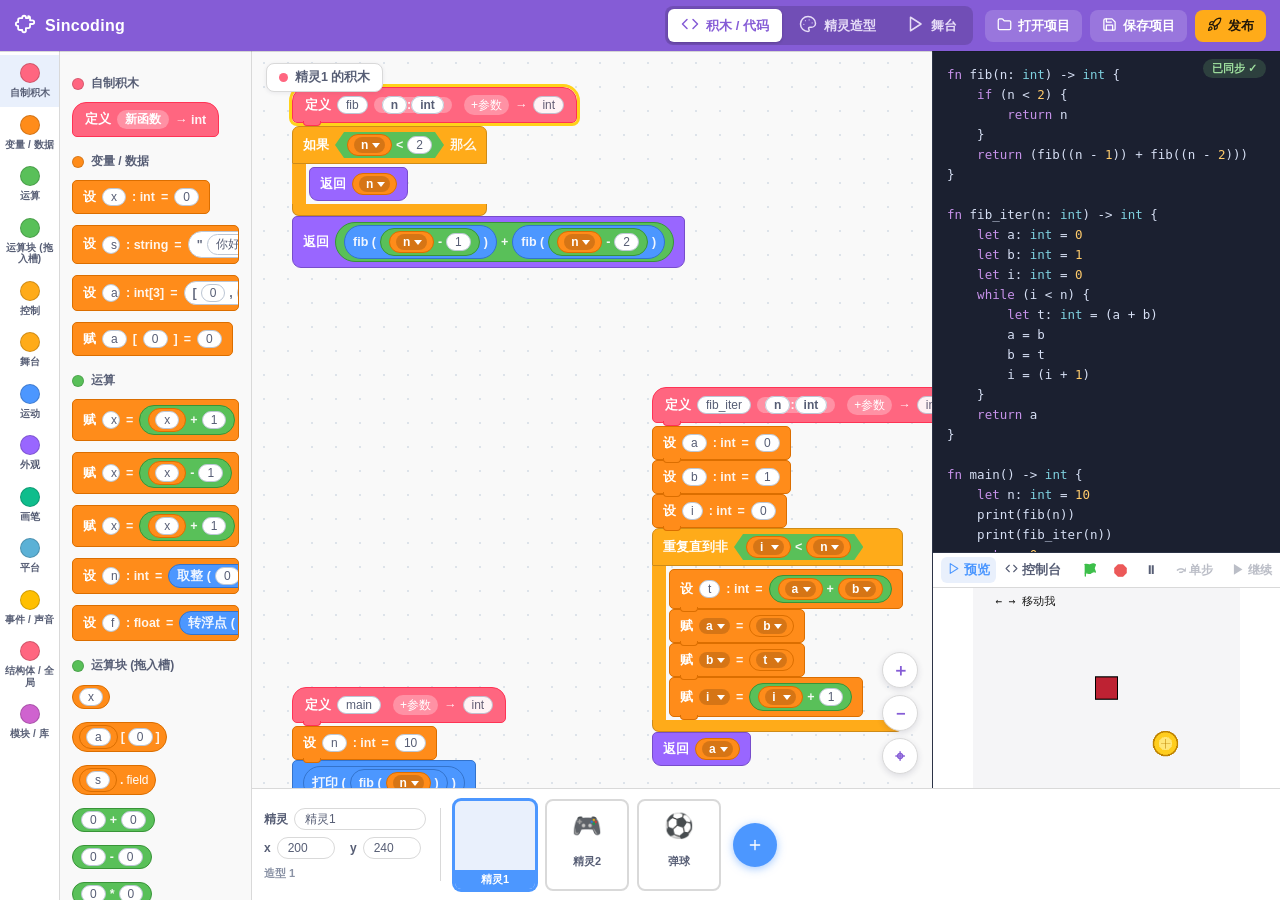
==== editor/index.html @ 534e5e74 "前端对齐 Scratch 3.0 视觉语言：积木形体 / 布局 / 舞台仪式感 对照 scratch-gui / scratch-blocks 重做前端观感（并行审计了渲染路径、 测试选择器依赖、与真" ====
<!DOCTYPE html>
<html lang="zh">
<head>
<meta charset="utf-8">
<meta name="viewport" content="width=device-width, initial-scale=1">
<title>Sincoding 积木编辑器</title>
<link rel="stylesheet" href="./style.css">
</head>
<body>
<header>
  <span class="logo">
    <span data-icon="puzzle" data-icon-size="22"></span>
    <h1>Sincoding</h1>
  </span>
  <div class="tabs">
    <button data-view="blocks-view" class="active"><span class="ic" data-icon="code"></span>积木 / 代码</button>
    <button data-view="costume-view"><span class="ic" data-icon="palette"></span>精灵造型</button>
    <button data-view="stage-view"><span class="ic" data-icon="play"></span>舞台</button>
  </div>
  <div class="hdr-actions">
    <button id="btn-open-proj" title="打开 .sinproj 项目，继续编辑"><span data-icon="folder" data-icon-size="15"></span>打开项目</button>
    <button id="btn-save-proj" title="保存为 .sinproj 项目文件（含全部精灵/造型/积木）"><span data-icon="save" data-icon-size="15"></span>保存项目</button>
    <button id="btn-publish" class="primary" title="一键编译发布到 Linux / Windows / Android / Web"><span data-icon="rocket" data-icon-size="15"></span>发布</button>
  </div>
  <input id="open-proj-input" type="file" accept=".sinproj,application/json" hidden>
</header>

<!-- 发布模态框：填项目信息 + 选平台，一键编译发布 -->
<div id="publish-modal" class="modal-overlay" hidden>
  <div class="modal">
    <div class="modal-head">
      <span data-icon="rocket" data-icon-size="18"></span>
      <h2>发布项目</h2>
      <button id="publish-close" class="modal-x" title="关闭">×</button>
    </div>
    <div class="modal-body">
      <label class="fld"><span>项目名称</span>
        <input id="pub-name" type="text" placeholder="My Game" value="Guardian"></label>
      <label class="fld"><span>包名 / 标识</span>
        <input id="pub-pkg" type="text" placeholder="org.sincoding.game" value="org.sincoding.game"></label>
      <div class="fld">
        <span>图标 / Logo（可选，PNG）</span>
        <div class="logo-row">
          <button id="pub-logo-btn" type="button"><span data-icon="image" data-icon-size="14"></span>选择图片</button>
          <img id="pub-logo-preview" alt="" hidden>
          <span id="pub-logo-name" class="hint">未选择（用默认图标）</span>
          <input id="pub-logo-input" type="file" accept="image/png,image/*" hidden>
        </div>
      </div>
      <div class="fld">
        <span>目标平台</span>
        <div class="platforms">
          <label class="plat-reco"><input type="checkbox" class="pub-plat" value="html" checked> 单文件 HTML <em>免依赖·双击即玩</em></label>
          <label><input type="checkbox" class="pub-plat" value="web"> Web (wasm)</label>
          <label><input type="checkbox" class="pub-plat" value="linux"> Linux</label>
          <label><input type="checkbox" class="pub-plat" value="windows"> Windows (.exe)</label>
          <label><input type="checkbox" class="pub-plat" value="android"> Android (.apk)</label>
        </div>
        <span class="hint">「单文件 HTML」完全在本机生成、不需任何编译工具链——桌面版直接可用；其余平台需配合 <code>tools/ide_server.py</code>。</span>
      </div>
      <div id="pub-results" class="pub-results" hidden></div>
    </div>
    <div class="modal-foot">
      <span id="pub-status" class="hint"></span>
      <button id="publish-cancel" class="ghost">取消</button>
      <button id="publish-go" class="primary"><span data-icon="rocket" data-icon-size="14"></span>开始编译</button>
    </div>
  </div>
</div>

<div id="main">
  <div id="palette"></div>

  <div id="work">
    <!-- 视图1：无限积木画布 + 实时文本 + 精灵列表 -->
    <div id="blocks-view" class="view active">
      <div id="blocks-top">
        <div id="canvas-wrap">
          <div id="canvas"></div>
          <div id="zoom-hint"><span data-icon="move" data-icon-size="14"></span><span class="zt"></span></div>
          <div id="page-tag"></div>
          <div id="zoom-ctrl">
            <button id="zoom-in" title="放大">＋</button>
            <button id="zoom-out" title="缩小">－</button>
            <button id="zoom-reset" title="回到 100%">⌖</button>
          </div>
        </div>
        <div id="text-pane">
          <div id="text-edit">
            <pre id="text-hl" aria-hidden="true"><code></code></pre>
            <textarea id="text-out" spellcheck="false" autocomplete="off" autocapitalize="off"></textarea>
            <span id="text-status"></span>
          </div>
          <div id="diag-list" hidden></div>
          <div id="preview-dock">
            <div class="pv-bar">
              <button class="pv-tab active" data-dock="preview"><span data-icon="play" data-icon-size="13"></span>预览</button>
              <button class="pv-tab" data-dock="console"><span data-icon="code" data-icon-size="13"></span>控制台</button>
              <button id="pv-run" title="运行（绿旗）" data-icon="flag" data-icon-size="16"></button>
              <button id="pv-stop" title="停止" data-icon="stopsign" data-icon-size="15"></button>
              <button id="dbg-pause" title="暂停（在下一条积木处停下）">⏸</button>
              <button id="dbg-step" title="单步执行一条积木" disabled>⤼ 单步</button>
              <button id="dbg-resume" title="继续运行到下一个断点" disabled>▶ 继续</button>
              <span id="pv-status"></span>
            </div>
            <div id="dock-body">
              <canvas id="preview-canvas" width="480" height="360" tabindex="0"></canvas>
              <div id="dbg-panel" hidden>
                <div class="dbg-hd">已暂停 · <span id="dbg-where"></span>
                  <span class="dbg-tip">Alt+点击积木 = 设/清断点</span>
                </div>
                <div class="dbg-cols">
                  <div><h4>变量</h4><div id="dbg-vars"></div></div>
                  <div><h4>调用栈</h4><div id="dbg-stack"></div></div>
                </div>
              </div>
              <div id="dock-console" hidden>
                <div class="dock-con-bar">
                  <button id="dock-print-info">打印积木信息</button>
                  <button id="dock-con-clear">清空</button>
                </div>
                <div id="dock-con-out" class="con-sink"></div>
              </div>
            </div>
          </div>
        </div>
      </div>
      <div id="sprite-bar">
        <div id="sprite-props">
          <label>精灵 <input id="sp-name" type="text" spellcheck="false"></label>
          <label>x <input id="sp-x" type="number" step="10"></label>
          <label>y <input id="sp-y" type="number" step="10"></label>
          <span id="sp-costumes"></span>
        </div>
        <div id="sprite-list"></div>
        <button id="add-sprite" data-icon="plus" data-icon-size="16" title="新建精灵"></button>
      </div>
    </div>

    <!-- 视图2：精灵造型画板 -->
    <div id="costume-view" class="view">
      <div id="costume-list"></div>
      <div id="paint-area">
        <div id="toolbar">
          <button id="tool-pencil" class="active" data-icon="pencil">画笔</button>
          <button id="tool-eraser" data-icon="eraser">橡皮</button>
          <span class="sep"></span>
          <label>笔刷 <input id="brush-size" type="range" min="1" max="40" value="8"></label>
          <span class="sep"></span>
          <div id="swatches" style="display:flex;gap:6px;align-items:center"></div>
          <span class="sep"></span>
          <button id="btn-clear" data-icon="trash">清空</button>
          <button id="btn-export" data-icon="download">导出 PNG</button>
        </div>
        <canvas id="paint-canvas"></canvas>
      </div>
    </div>

    <!-- 视图3：舞台（精灵以其造型为纹理） -->
    <div id="stage-view" class="view">
      <div id="stage-wrap">
        <div id="stage"></div>
        <div id="stage-hint">精灵以「造型」为外观/纹理 · 拖动可摆位</div>
      </div>
      <div id="console-panel">
        <div class="con-bar">
          <span data-icon="code" data-icon-size="14"></span>控制台
          <button id="con-print-info" title="打印当前精灵的积木信息到控制台">打印积木信息</button>
          <button id="con-clear" title="清空控制台">清空</button>
        </div>
        <div id="console-out" class="con-sink"></div>
      </div>
    </div>
  </div>
</div>

<!-- 代码补全下拉（定位到光标处） -->
<div id="ac-pop" hidden></div>

<script src="./sinc.js"></script>
<script src="./icons.js"></script>
<script src="./interp.js"></script>
<script src="./paint.js"></script>
<script src="./blocks_data.js"></script>
<script src="./app.js"></script>
</body>
</html>
---- editor/style.css ----
/* Sincoding 编辑器样式 — 视觉语言对齐 Scratch 3.0（scratch-gui / scratch-blocks）
 *
 * 设计要点（与 Scratch 一致）：
 *  - 积木是**扁平填充 + 1px 加深描边**（不是渐变浮雕）；文字白色 12px
 *  - 帽子块只有头部，函数体积木栈**悬挂在下方**（不是包进一块大色板）
 *  - 控制块是真正的 C 形：上臂 + 左脊 + 下臂，嘴巴露出画布底色
 *  - 布尔运算是六边形，取值运算是圆角椭圆，字面量/输入槽是白色椭圆
 *  - 相邻积木用下凸榫头咬合
 *  - UI 主紫 #855CD6，面板白底 + #D9D9D9 发丝线，文字 #575E75
 */
:root {
  /* Scratch 分类配色（填充 / 描边 = 加深一档） */
  --c-motion:#4C97FF;    --b-motion:#3373CC;
  --c-looks:#9966FF;     --b-looks:#774DCB;
  --c-sound:#CF63CF;     --b-sound:#BD42BD;
  --c-events:#FFBF00;    --b-events:#CC9900;
  --c-control:#FFAB19;   --b-control:#CF8B17;
  --c-sensing:#5CB1D6;   --b-sensing:#2E8EB8;
  --c-operators:#59C059; --b-operators:#389438;
  --c-variables:#FF8C1A; --b-variables:#DB6E00;
  --c-myblocks:#FF6680;  --b-myblocks:#FF3355;
  /* UI 基色（Scratch 界面） */
  --ui-primary:#855CD6;
  --ink:#575E75; --bg:#E9F0FC; --panel:#fff; --line:#D9D9D9; --pane-bg:#F9F9F9;
  font-family:"Helvetica Neue", -apple-system, "Segoe UI", "Microsoft YaHei", sans-serif;
}
* { box-sizing:border-box; }
html,body { margin:0; height:100%; }
body { display:flex; flex-direction:column; background:var(--bg); color:var(--ink); }

/* ---------- 顶栏（Scratch 主紫，扁平） ---------- */
header { flex:0 0 auto; display:flex; align-items:center; gap:12px; padding:6px 14px;
  background:var(--ui-primary); color:#fff;
  box-shadow:0 1px 0 rgba(0,0,0,.15); z-index:5; }
header .logo { display:flex; align-items:center; gap:9px; }
header .logo svg { color:#fff; }
header h1 { font-size:16px; margin:0; font-weight:700; letter-spacing:.3px; }
header .sub { font-size:11.5px; opacity:.78; }
header .tabs { margin-left:auto; display:flex; gap:4px; background:rgba(0,0,0,.15);
  padding:3px; border-radius:8px; }
header .tabs button { display:flex; align-items:center; gap:7px; background:transparent;
  color:#e6dcf7; border:0; padding:6px 13px; border-radius:6px; cursor:pointer;
  font-size:13px; font-weight:600; transition:.12s; }
header .tabs button:hover { color:#fff; background:rgba(255,255,255,.12); }
header .tabs button.active { background:#fff; color:var(--ui-primary); font-weight:700;
  box-shadow:0 1px 3px rgba(0,0,0,.2); }

#main { flex:1 1 auto; display:flex; min-height:0; }

/* ---------- 调色板（Scratch：左分类彩点栏 + 右连续积木流） ---------- */
#palette { width:252px; flex:0 0 auto; background:var(--pane-bg); border-right:1px solid var(--line);
  display:flex; min-height:0; }
.cat-rail { width:60px; flex:0 0 auto; background:#fff; border-right:1px solid var(--line);
  overflow-y:auto; padding:4px 0; display:flex; flex-direction:column; gap:0; }
.cat-btn { display:flex; flex-direction:column; align-items:center; gap:4px; border:0; background:transparent;
  cursor:pointer; padding:8px 2px; font-size:10px; font-weight:600; color:var(--ink); border-radius:0; }
.cat-btn:hover { background:#F2F6FC; }
.cat-btn.active { background:#E9F0FC; font-weight:700; }
.cat-dot { width:20px; height:20px; border-radius:50%; border:1px solid rgba(0,0,0,.18); }
.cat-nm { line-height:1.15; text-align:center; }
.block-list { flex:1 1 auto; overflow-y:auto; overflow-x:hidden; padding:8px 12px 28px; }
.cat-sec { scroll-margin-top:6px; }
.cat-sec h2 { font-size:12px; color:var(--ink); margin:16px 0 10px; font-weight:700;
  display:flex; align-items:center; gap:7px; }
.cat-sec h2::before { content:""; width:10px; height:10px; border-radius:50%; background:var(--cc,#c2cbe0);
  border:1px solid rgba(0,0,0,.15); }
/* 积木预览：与画布同款外观，整块可点击加入（子元素不拦截点击） */
.pal-wys { display:block; width:max-content; max-width:100%; margin:0 0 11px; cursor:pointer; }
.pal-wys * { pointer-events:none; }
.pal-wys .block { cursor:pointer; }
/* 调色板里积木不换行：超出宽度直接截断，靠 hover 弹出看完整 */
.pal-wys .hdr { flex-wrap:nowrap; }
.pal-wys .block, .pal-hover .block { white-space:nowrap; }
.pal-wys .mouth { display:none; }        /* 预览不展开嘴巴，保持紧凑一行 */
.pal-wys .block.ctrl::after { display:none; }               /* 也不展开 C 形下臂 */
.pal-wys .block.ctrl > .hdr { border-radius:6px; }
.pal-wys .block.var::after, .pal-wys .block.ev::after { display:none; }
.pal-wys .block.hat.fn > .hdr::after { display:none; }

/* 悬停弹出的完整积木（浮在画布之上，不被调色板宽度截断） */
.pal-hover { position:fixed; z-index:55; pointer-events:none; background:#fff; border:1px solid var(--line);
  border-radius:10px; padding:6px 7px; box-shadow:0 12px 34px rgba(20,15,50,.28); }
.pal-hover[hidden] { display:none; }
.pal-hover .hdr { flex-wrap:nowrap; }

/* ---------- 工作区 ---------- */
#work { flex:1 1 auto; position:relative; min-width:0; }
.view { position:absolute; inset:0; display:none; }
.view.active { display:flex; }

/* 积木视图：上方画布+文本，下方精灵栏 */
#blocks-view { flex-direction:column; }
#blocks-top { flex:1 1 auto; display:flex; min-height:0; }

/* 精灵栏（Scratch 精灵面板的横条版：卡片 + 蓝色浮动加号） */
#sprite-bar { flex:0 0 auto; height:112px; background:#fff; border-top:1px solid var(--line);
  display:flex; align-items:center; gap:12px; padding:9px 12px; overflow-x:auto; }
/* 精灵属性行（Scratch 的名称/x/y 仪表盘）：名称一行，x/y 一行 */
#sprite-props { flex:0 0 auto; display:grid; grid-template-columns:auto auto; gap:7px 10px;
  font-size:12px; color:var(--ink); padding-right:14px; border-right:1px solid var(--line);
  align-items:center; }
#sprite-props label { display:flex; align-items:center; gap:6px; font-weight:600; }
#sprite-props label:first-child { grid-column:1 / 3; }
#sprite-props input { font:inherit; font-weight:500; border:1px solid var(--line); border-radius:999px;
  padding:3px 10px; color:var(--ink); background:#fff; outline:none; }
#sprite-props input:focus { border-color:var(--c-motion); box-shadow:0 0 0 2px rgba(76,151,255,.25); }
#sprite-props #sp-name { width:132px; }
#sprite-props #sp-x, #sprite-props #sp-y { width:58px; }
#sprite-props #sp-costumes { grid-column:1 / 3; font-size:11px; color:#8a92a5; font-weight:600; }
#sprite-list { display:flex; gap:8px; }
.sprite-card { width:84px; height:92px; flex:0 0 auto; border:2px solid var(--line); border-radius:8px;
  background:#fff; cursor:pointer; position:relative; display:flex; flex-direction:column;
  align-items:center; justify-content:flex-start; overflow:hidden; transition:.1s; }
.sprite-card:hover { border-color:#B9D0F0; }
.sprite-card.sel { border-color:var(--c-motion); background:#E9F0FC;
  box-shadow:0 0 0 1px var(--c-motion); }
.sprite-card .thumb { width:100%; height:50px; background:transparent center/contain no-repeat;
  display:flex; align-items:center; justify-content:center; font-size:24px; color:#c2cbe0; }
.sprite-card .nm { font-size:11px; font-weight:600; color:var(--ink); padding:3px 4px 0; width:100%;
  text-align:center; white-space:nowrap; overflow:hidden; text-overflow:ellipsis; }
.sprite-card.sel .nm { color:#fff; background:var(--c-motion); border-radius:0; padding:2px 4px;
  position:absolute; left:0; right:0; bottom:0; }
.sprite-card .del { position:absolute; top:-1px; right:-1px; width:18px; height:18px; border:0;
  border-radius:0 6px 0 8px; background:var(--c-motion); color:#fff; font-size:11px; line-height:1;
  cursor:pointer; display:none; }
.sprite-card:hover .del { display:block; }
#add-sprite { width:44px; height:44px; flex:0 0 auto; border-radius:50%; border:0; cursor:pointer;
  background:var(--c-motion); color:#fff; display:flex; align-items:center; justify-content:center;
  box-shadow:0 2px 8px rgba(76,151,255,.5); }
#add-sprite:hover { filter:brightness(1.08); }
#page-tag { position:absolute; left:14px; top:12px; background:#fff; border:1px solid var(--line);
  border-radius:8px; padding:5px 12px; font-size:12.5px; font-weight:700; color:var(--ink);
  box-shadow:0 1px 4px rgba(40,40,80,.08); display:flex; align-items:center; gap:7px; z-index:2; }
#page-tag::before { content:""; width:9px; height:9px; border-radius:50%; background:var(--c-myblocks); }

/* 无限积木画布（Scratch 工作区：近白底 + 细点阵） */
#canvas-wrap { flex:1 1 auto; overflow:hidden; position:relative; cursor:grab;
  background-color:var(--pane-bg);
  background-image:radial-gradient(#DDE3EA 1.2px, transparent 1.2px);
  background-size:24px 24px; }
#canvas-wrap.panning { cursor:grabbing; }
#canvas { position:absolute; left:0; top:0; transform-origin:0 0; }
#zoom-hint { position:absolute; left:14px; bottom:12px; background:rgba(87,94,117,.75);
  color:#fff; font-size:11px; padding:5px 10px; border-radius:7px; pointer-events:none;
  display:flex; align-items:center; gap:6px;
  animation:zoom-hint-fade .8s ease 7s forwards; }   /* 7 秒后自动淡出（Scratch 无常驻提示） */
@keyframes zoom-hint-fade { to { opacity:0; } }
/* 画布角落缩放按钮（Scratch 式） */
#zoom-ctrl { position:absolute; right:14px; bottom:14px; display:flex; flex-direction:column; gap:7px; z-index:3; }
#zoom-ctrl button { width:36px; height:36px; border-radius:50%; border:1px solid var(--line);
  background:#fff; color:var(--ui-primary); font-size:17px; font-weight:700; line-height:1;
  cursor:pointer; box-shadow:0 2px 6px rgba(40,40,80,.14); }
#zoom-ctrl button:hover { background:#F2F6FC; }

#text-pane { width:348px; flex:0 0 auto; background:#1b2030; color:#d7e0f5;
  border-left:1px solid #2c3346; display:flex; flex-direction:column; }
#text-pane .hd { padding:10px 14px; font-size:11.5px; color:#8aa0cc;
  border-bottom:1px solid #2c3346; display:flex; align-items:center; gap:7px; }
#text-pane .hd code { color:#ffd9a0; }
/* 文本编辑器：透明 textarea 覆盖在高亮层之上（同步对齐） */
#text-edit { position:relative; flex:1 1 auto; min-height:0; background:#1b2030; }
#text-hl, #text-out { position:absolute; inset:0; margin:0; padding:14px; border:0;
  font-family:ui-monospace,"SFMono-Regular",Menlo,monospace; font-size:12.5px; line-height:1.6;
  white-space:pre; tab-size:4; overflow:auto; }
#text-hl { color:#d7e0f5; pointer-events:none; background:transparent; }
#text-hl code { font:inherit; }
#text-out { background:transparent; color:transparent; caret-color:#fff; resize:none; outline:none; z-index:1; }
.hl-kw { color:#c792ea; } .hl-ty { color:#7fd1e0; } .hl-st { color:#9fd17f; }
.hl-nu { color:#ffcb6b; } .hl-cm { color:#6b7a99; font-style:italic; }

/* ---------- 代码补全下拉 ---------- */
#ac-pop { position:fixed; z-index:60; min-width:200px; max-width:340px; max-height:240px;
  overflow:auto; background:#232a3d; border:1px solid #394260; border-radius:10px;
  box-shadow:0 14px 40px rgba(0,0,0,.5); padding:4px; font-family:ui-monospace,Menlo,monospace; font-size:12.5px; }
#ac-pop[hidden] { display:none; }
.ac-item { display:flex; align-items:center; gap:8px; padding:5px 8px; border-radius:7px; cursor:pointer; color:#d7e0f5; }
.ac-item.sel { background:#34507e; }
.ac-item:hover { background:#2c3650; }
.ac-k { flex:0 0 auto; width:16px; height:16px; border-radius:4px; font-size:10px; font-weight:700;
  display:inline-flex; align-items:center; justify-content:center; color:#fff; }
.ac-kw { background:#c792ea; } .ac-ty { background:#5fb3c4; } .ac-fn { background:#4C97FF; }
.ac-id, .ac-var { background:#FF8C1A; } .ac-field { background:#59C059; }
.ac-t { font-weight:600; color:#eaf0ff; }
.ac-d { margin-left:auto; font-size:11px; color:#8aa0cc; white-space:nowrap; overflow:hidden; text-overflow:ellipsis; max-width:180px; }

/* ---------- 语法诊断 ---------- */
#diag-list { flex:0 0 auto; max-height:148px; overflow:auto; background:#181d2b;
  border-top:1px solid #2c3346; font-size:11.5px; }
#diag-list[hidden] { display:none; }
.diag-head { padding:6px 12px; color:#ffb454; font-weight:700; position:sticky; top:0; background:#181d2b;
  border-bottom:1px solid #2c3346; }
.diag-row { display:flex; gap:9px; padding:5px 12px; cursor:pointer; border-bottom:1px solid #20273a; }
.diag-row:hover { background:#222a40; }
.diag-loc { flex:0 0 auto; color:#7f93c0; font-family:ui-monospace,Menlo,monospace; }
.diag-msg { color:#e7b3b3; }
#btn-export-sin { margin-left:10px; display:inline-flex; align-items:center; gap:6px;
  background:#ffab19; color:#20160a; border:0; padding:7px 13px; border-radius:8px;
  cursor:pointer; font-size:13px; font-weight:700; }
#btn-export-sin:hover { filter:brightness(1.05); }

/* ---------- 顶栏动作（保存/打开/发布） ---------- */
.hdr-actions { display:flex; align-items:center; gap:8px; }
.hdr-actions button { display:inline-flex; align-items:center; gap:6px; cursor:pointer;
  font-size:13px; font-weight:700; padding:7px 12px; border-radius:8px; border:0;
  background:rgba(255,255,255,.16); color:#fff; }
.hdr-actions button:hover { background:rgba(255,255,255,.26); }
.hdr-actions button.primary { background:#ffab19; color:#20160a; }
.hdr-actions button.primary:hover { filter:brightness(1.06); background:#ffab19; }

/* ---------- 模态框 ---------- */
.modal-overlay { position:fixed; inset:0; background:rgba(18,12,38,.55); z-index:50;
  display:flex; align-items:center; justify-content:center; }
.modal-overlay[hidden] { display:none; }
.modal { width:460px; max-width:92vw; max-height:88vh; overflow:auto; background:var(--panel);
  border-radius:14px; box-shadow:0 24px 64px rgba(0,0,0,.4); color:var(--ink); }
.modal-head { display:flex; align-items:center; gap:9px; padding:16px 18px 8px; }
.modal-head svg { color:var(--ui-primary); }
.modal-head h2 { margin:0; font-size:17px; flex:1 1 auto; }
.modal-x { border:0; background:transparent; font-size:22px; line-height:1; cursor:pointer;
  color:#9aa6bd; padding:0 4px; }
.modal-x:hover { color:var(--ink); }
.modal-body { padding:6px 18px 14px; display:flex; flex-direction:column; gap:13px; }
.fld { display:flex; flex-direction:column; gap:6px; font-size:13px; font-weight:600; }
.fld > span { color:#5a6680; }
.fld input[type=text] { font:inherit; font-weight:500; padding:8px 10px; border:1px solid var(--line);
  border-radius:8px; background:#f7f9fd; color:var(--ink); }
.fld input[type=text]:focus { outline:none; border-color:var(--c-motion); background:#fff; }
.logo-row { display:flex; align-items:center; gap:10px; }
.logo-row button { display:inline-flex; align-items:center; gap:6px; font:inherit; font-weight:600;
  padding:7px 11px; border-radius:8px; border:1px solid var(--line); background:#f7f9fd; cursor:pointer; }
.logo-row button:hover { background:#eef2fb; }
#pub-logo-preview { width:34px; height:34px; border-radius:7px; object-fit:cover; border:1px solid var(--line); }
.platforms { display:grid; grid-template-columns:1fr 1fr; gap:8px 14px; }
.platforms label { display:flex; align-items:center; gap:8px; font-weight:500; cursor:pointer; }
.hint { font-size:11.5px; color:#94a0b8; font-weight:500; }
.pub-results { display:flex; flex-direction:column; gap:7px; background:#f4f6fb; border-radius:10px;
  padding:10px 12px; font-size:12.5px; }
.pub-results .row { display:flex; align-items:center; gap:8px; }
.pub-results .row.ok { color:#1f9d57; } .pub-results .row.err { color:#d23f3f; }
.pub-results .row .badge { width:16px; text-align:center; font-weight:700; }
.pub-results a { color:var(--c-motion); font-weight:600; text-decoration:none; }
.pub-results a:hover { text-decoration:underline; }
.modal-foot { display:flex; align-items:center; gap:10px; padding:12px 18px 16px; border-top:1px solid var(--line); }
.modal-foot #pub-status { flex:1 1 auto; }
.modal-foot button { font:inherit; font-weight:700; font-size:13px; padding:8px 15px; border-radius:9px;
  border:0; cursor:pointer; display:inline-flex; align-items:center; gap:6px; }
.modal-foot button.ghost { background:#eef1f7; color:#5a6680; }
.modal-foot button.primary { background:var(--ui-primary); color:#fff; }
.modal-foot button.primary:disabled { opacity:.55; cursor:default; }

/* 实时预览面板（停靠在文本下方）——预览条 = Scratch 舞台头（白底 + 绿旗/停止） */
#preview-dock { flex:0 0 auto; border-top:1px solid #2c3346; background:#141822;
  display:flex; flex-direction:column; }
.pv-bar { display:flex; align-items:center; gap:3px; padding:4px 8px; font-size:11.5px;
  background:#fff; border-bottom:1px solid var(--line); color:var(--ink); flex-wrap:nowrap; }
.pv-bar button { background:transparent; border:0; color:var(--ink); border-radius:6px; padding:4px 6px;
  cursor:pointer; display:inline-flex; align-items:center; gap:4px; font-weight:600;
  white-space:nowrap; flex:0 0 auto; }
.pv-bar button:hover { background:#E9F0FC; }
/* 绿旗 / 停止（Scratch 舞台仪式感） */
#pv-run svg { color:#3DBF4A; }
#pv-run:hover { background:rgba(61,191,74,.14); }
#pv-stop svg { color:#EC5959; }
#pv-stop:hover { background:rgba(236,89,89,.14); }
/* 预览 / 控制台 切页 */
.pv-tab { font-weight:700; }
.pv-tab.active { background:#E9F0FC; color:var(--c-motion); }
.pv-tab.active:hover { background:#E9F0FC; }
#pv-run { margin-left:6px; } #pv-status { margin-left:auto; min-width:0; flex:0 1 auto;
  white-space:nowrap; overflow:hidden; text-overflow:ellipsis; }
#pv-status.ok { color:#1f9d57; } #pv-status.warn { color:#c77b16; }
#dock-body { position:relative; }
#preview-canvas { width:100%; height:200px; object-fit:contain; background:#fff;
  display:block; cursor:pointer; outline:none; }
#preview-canvas[hidden] { display:none; }
#preview-canvas:focus { box-shadow:inset 0 0 0 2px var(--c-motion); }
/* 积木/代码页内的控制台面板 */
#dock-console { height:200px; display:flex; flex-direction:column; background:#171c28; }
#dock-console[hidden] { display:none; }
.dock-con-bar { flex:0 0 auto; display:flex; gap:7px; padding:6px 12px; border-bottom:1px solid #2c3346; }
.dock-con-bar button { background:#2a3346; border:0; color:#c7d2ec; font:inherit; font-size:11px;
  font-weight:700; padding:4px 10px; border-radius:7px; cursor:pointer; }
.dock-con-bar button:hover { background:#34405a; }
#dock-con-out { flex:1 1 auto; overflow:auto; padding:8px 12px; color:#cdd7ee;
  font-family:ui-monospace,Menlo,monospace; font-size:12px; line-height:1.65; }

/* ================================================================
   积木（Scratch 3 造型：扁平填充 + 加深描边 + 榫头 + 真 C 形）
   ================================================================ */
.script { position:absolute; }
.stack { display:flex; flex-direction:column; align-items:flex-start; gap:0; }

/* 语句块基形：扁平色块 + 1px 加深描边（--c 填充，--cb 描边） */
.block { position:relative; background:var(--c,#888); border:1px solid var(--cb,rgba(0,0,0,.25));
  border-radius:5px; padding:5px 10px; color:#fff; font-size:12.5px; }
/* 积木内容单行不折行（Scratch 惯例：块只横向生长，不长胖） */
.block .hdr { display:flex; align-items:center; flex-wrap:nowrap; gap:6px; cursor:grab; min-height:22px;
  white-space:nowrap; }
.label { font-weight:600; } .kw { opacity:.92; font-weight:600; font-size:12.5px; }
.param { background:rgba(255,255,255,.28); border-radius:999px; padding:1px 8px; font-size:12px; font-weight:600; }

/* 相邻积木的咬合榫头：块底伸出小凸舌，盖在下一块的顶边上 */
.block.var::after, .block.ev::after {
  content:""; position:absolute; left:10px; bottom:-4px; width:16px; height:4px; z-index:1;
  background:var(--c); border:1px solid var(--cb); border-top:0; border-radius:0 0 4px 4px;
}
/* 返回块是"封口块"（后面接不了积木）：底边整体圆角、无榫头 */
.block.ret { border-radius:5px 5px 9px 9px; }

/* 分类色（填充 + 描边） */
.fn         { --c:var(--c-myblocks);  --cb:var(--b-myblocks); }
.extern_fn  { --c:#ff5274;            --cb:#e02a50; }
.ctrl       { --c:var(--c-control);   --cb:var(--b-control); }
.var        { --c:var(--c-variables); --cb:var(--b-variables); }
.ret        { --c:var(--c-looks);     --cb:var(--b-looks); }
.ev         { --c:var(--c-motion);    --cb:var(--b-motion); }
.struct-blk, .pal-struct { --c:var(--c-myblocks);  --cb:var(--b-myblocks); }
.global-blk, .pal-global { --c:var(--c-variables); --cb:var(--b-variables); }
.import-blk { --c:var(--c-sensing);   --cb:var(--b-sensing); }

/* —— 帽子块（函数定义）：只有头部是色块，函数体悬挂其下（Scratch "定义"块） —— */
.block.hat { border-radius:14px 14px 6px 6px; padding-top:7px; }
.block.hat.fn, .block.hat.extern_fn {
  background:transparent; border:0; padding:0; border-radius:0;
  display:flex; flex-direction:column; align-items:flex-start;
}
.block.hat.fn > .hdr, .block.hat.extern_fn > .hdr {
  position:relative; background:var(--c); border:1px solid var(--cb);
  border-radius:14px 14px 5px 5px; padding:7px 12px;
  flex-wrap:nowrap; width:max-content;   /* 定义头保持一行（Scratch define 块） */
}
/* 帽子底部的榫头，连向第一条语句 */
.block.hat.fn > .hdr::after {
  content:""; position:absolute; left:10px; bottom:-4px; width:16px; height:4px; z-index:1;
  background:var(--c); border:1px solid var(--cb); border-top:0; border-radius:0 0 4px 4px;
}
/* 函数体：不是"嘴巴"，就是悬挂在帽子下的积木栈 */
.block.hat.fn > .mouth, .block.hat.extern_fn > .mouth {
  background:transparent; border:0; margin:0; padding:3px 0 0; min-height:8px;
}

/* —— 控制块：真 C 形（上臂 + 左脊 + 下臂，嘴巴露出画布） —— */
.block.ctrl { background:transparent; border:0; padding:0;
  display:flex; flex-direction:column; align-items:flex-start; }
.block.ctrl > .hdr { align-self:stretch; background:var(--c); border:1px solid var(--cb);
  border-radius:7px 7px 0 0; padding:5px 10px; }
/* else 等中臂：方角，上下都接着色 */
.block.ctrl > .hdr:not(:first-child) { border-radius:0; border-top:0; min-height:24px; }
/* C 形下臂（收口） */
.block.ctrl::after { content:""; align-self:stretch; height:11px;
  background:var(--c); border:1px solid var(--cb); border-top:0; border-radius:0 0 7px 7px; }
/* 嘴巴 = C 的开口：露出画布底色，左侧是同色竖脊 */
.mouth { position:relative; align-self:stretch; background:transparent;
  border-left:14px solid var(--c); margin:0; padding:3px 0 3px 3px; min-height:16px;
  display:flex; flex-direction:column; align-items:flex-start; }

/* 结构体 / 全局变量（项目级共享状态）：保持整块色卡（多行字段） */
.block.struct-blk, .block.global-blk { background:var(--c); border:1px solid var(--cb); }
.block.struct-blk .hdr, .block.global-blk .hdr { gap:6px; }

/* 内联表达式：取值=圆角椭圆，布尔=六边形（Scratch 惯例） */
.pill { border-radius:999px; padding:2px 8px; font-size:12px; display:inline-flex;
  align-items:center; gap:4px; color:#fff; border:1px solid rgba(0,0,0,.2); }
.pill.op { background:var(--c-operators); border-color:var(--b-operators); }
.pill.op.bool { border-radius:0; padding:2px 12px;
  clip-path:polygon(9px 0, calc(100% - 9px) 0, 100% 50%, calc(100% - 9px) 100%, 9px 100%, 0 50%);
  border:0; }
.pill.call { background:var(--c-motion); border-color:var(--b-motion); }
.pill.lit { background:#fff; color:var(--ink); border:1px solid #BCC6D4; }
.pill.varref { background:var(--c-variables); border-color:var(--b-variables); padding:2px 6px; gap:3px; }
.field { background:#fff; color:var(--ink); border:1px solid #BCC6D4; border-radius:999px;
  padding:1px 8px; font:inherit; font-size:12px; min-width:18px; text-align:center; outline:none; }
.field:focus { border-color:var(--c-motion); box-shadow:0 0 0 2px rgba(76,151,255,.35); }

/* 拖拽落点提示：Scratch 的"块影"（半透明灰影，高度≈被拖积木） */
.drop-indicator { align-self:stretch; min-width:80px; border-radius:5px;
  margin:2px 0; background:rgba(0,0,0,.16); border:1px dashed rgba(0,0,0,.22); }

/* ---------- 造型画板 ---------- */
#costume-view { background:var(--bg); }
#costume-list { width:132px; flex:0 0 auto; background:var(--panel); border-right:1px solid var(--line);
  padding:10px; overflow-y:auto; }
#costume-list h2 { font-size:11px; color:#8a92a5; margin:4px 2px 10px; letter-spacing:.6px;
  text-transform:uppercase; font-weight:700; }
/* 造型卡片：缩略图 + 序号·名称 + 删除（仿 Scratch 造型列表，名称可见、双击改名） */
.costume-card { position:relative; border:2px solid var(--line); border-radius:8px; margin-bottom:9px;
  background:#fff; cursor:pointer; overflow:hidden; transition:.1s; }
.costume-card:hover { border-color:#B9D0F0; }
.costume-card.sel { border-color:var(--c-motion); box-shadow:0 0 0 1px var(--c-motion); }
.costume-card .costume-thumb { width:100%; height:74px; border:0; border-radius:0; margin:0;
  background:#fff center/contain no-repeat; }
.costume-card .costume-nm { font-size:11px; font-weight:600; color:var(--ink); padding:3px 6px 5px;
  text-align:center; white-space:nowrap; overflow:hidden; text-overflow:ellipsis;
  border-top:1px solid var(--line); }
.costume-card.sel .costume-nm { color:#fff; background:var(--c-motion); }
.costume-del { position:absolute; top:-1px; right:-1px; width:18px; height:18px; border:0;
  border-radius:0 6px 0 8px; background:var(--c-motion); color:#fff; font-size:12px; line-height:1;
  cursor:pointer; display:none; }
.costume-card:hover .costume-del { display:block; }
.costume-add { width:100%; border:0; background:var(--c-operators); color:#fff; font-weight:700; font-size:12.5px;
  padding:9px; border-radius:10px; cursor:pointer; }
.costume-add:hover { filter:brightness(1.05); }
/* 精灵卡上的当前造型名 */
.sprite-card .cos-nm { font-size:9.5px; color:#8a92a5; padding:0 3px 2px; width:100%; text-align:center;
  white-space:nowrap; overflow:hidden; text-overflow:ellipsis; }
.sprite-card.sel .cos-nm { display:none; }   /* 选中卡底部被蓝色名条占用 */
#paint-area { flex:1 1 auto; display:flex; flex-direction:column; align-items:center;
  padding:16px; gap:12px; overflow:auto; }
#toolbar { display:flex; gap:8px; align-items:center; flex-wrap:wrap;
  background:#fff; padding:8px; border-radius:12px; box-shadow:0 1px 4px rgba(40,40,80,.08); }
#toolbar button, #toolbar label { display:inline-flex; align-items:center; gap:7px;
  background:#f4f6fb; border:1px solid var(--line); border-radius:9px; padding:7px 12px;
  cursor:pointer; font-size:13px; font-weight:600; color:var(--ink); transition:.1s; }
#toolbar button:hover { background:#eaeefb; }
#toolbar button.active { background:var(--c-motion); color:#fff; border-color:var(--c-motion); }
#toolbar .sep { width:1px; height:24px; background:var(--line); }
.swatch { width:22px; height:22px; border-radius:6px; border:2px solid #fff;
  box-shadow:0 0 0 1px var(--line); cursor:pointer; }
.swatch.sel { box-shadow:0 0 0 2px var(--c-motion); }
input[type=range] { accent-color:var(--c-motion); }
#paint-canvas { border:1px solid var(--line); border-radius:12px; box-shadow:0 2px 10px rgba(40,40,80,.10);
  background:repeating-conic-gradient(#e9edf5 0% 25%, #fff 0% 50%) 50% / 22px 22px;
  touch-action:none; cursor:crosshair; }

/* ---------- 舞台（精灵以造型为纹理） ---------- */
#stage-view { align-items:center; justify-content:center; flex-direction:column; }
#stage-wrap { flex:1 1 auto; display:flex; flex-direction:column; align-items:center; justify-content:center; gap:12px; }
#stage { width:640px; height:480px; background:#fff; border-radius:10px; position:relative; overflow:hidden;
  border:1px solid var(--line); box-shadow:0 8px 36px rgba(40,40,80,.14);
  background-image:radial-gradient(#eef1f8 1.5px, transparent 1.5px); background-size:26px 26px; }
#stage-hint { font-size:12px; color:#8a92a5; }
.stage-sprite { position:absolute; width:104px; height:104px; transform:translate(-50%,-50%);
  display:flex; align-items:center; justify-content:center; font-size:48px; cursor:grab;
  background:center/contain no-repeat; user-select:none; touch-action:none; }
.stage-sprite:hover { filter:drop-shadow(0 3px 6px rgba(0,0,0,.25)); }

/* 舞台控制台：宽度与舞台一致（640），居中对齐在舞台正下方 */
#console-panel { flex:0 0 auto; width:640px; height:176px; margin:0 auto 18px; display:flex;
  flex-direction:column; background:#171c28; color:#cdd7ee; border:1px solid #2c3346;
  border-radius:14px; overflow:hidden; box-shadow:0 8px 28px rgba(40,40,80,.16); }
.con-bar { flex:0 0 auto; display:flex; align-items:center; gap:8px; padding:8px 13px;
  font-size:12px; font-weight:700; color:#9fb0d6; border-bottom:1px solid #2c3346; }
.con-bar svg { color:#7fd1e0; }
.con-bar button { margin-left:0; border:0; background:#2a3346; color:#c7d2ec; font:inherit; font-size:11px;
  font-weight:700; padding:4px 10px; border-radius:7px; cursor:pointer; }
.con-bar button:first-of-type { margin-left:auto; }
.con-bar button:hover { background:#34405a; }
#console-out { flex:1 1 auto; overflow:auto; padding:8px 12px; font-family:ui-monospace,Menlo,monospace;
  font-size:12px; line-height:1.65; }
.con-line { white-space:pre-wrap; word-break:break-word; border-bottom:1px solid rgba(255,255,255,.04); padding:1px 0; }
.con-line::before { content:"› "; color:#5f6e8f; }

/* ============ 执行高亮 / 浮动状态 ============ */
/* 运行到某积木就发光（drop-shadow 沿着实际着色轮廓走，C 形/悬挂体也正确） */
.block.running { filter:drop-shadow(0 0 3px #ffe45e) drop-shadow(0 0 7px rgba(255,210,30,.8)); }

/* 代码编辑器右上角浮动状态徽标 */
#text-status { position:absolute; top:8px; right:14px; z-index:2; font-size:11px; font-weight:700;
  padding:2px 9px; border-radius:999px; pointer-events:none; }
#text-status:empty { display:none; }
#text-status.ok { background:rgba(127,209,127,.18); color:#9fe09f; }
#text-status.warn { background:rgba(255,180,84,.2); color:#ffb454; }

/* ============ 拖拽体验：嵌套槽 / 落点高亮 / 删除区 ============ */
/* 控制块嘴巴 / 函数体：拖入时高亮，提示「能放进去」 */
.mouth.drop-in { background:rgba(76,151,255,.18); box-shadow:inset 0 0 0 2px rgba(76,151,255,.55); border-radius:6px; }
/* 表达式槽位：拖 reporter 进来时高亮 */
.expr-slot.slot-hover { outline:2px solid #ffd21a; outline-offset:1px; border-radius:999px; background:rgba(255,210,30,.25); }
/* 拖到调色板上=删除：调色板变红并提示 */
#palette.delete-zone { box-shadow:inset 0 0 0 3px #ff6b6b; position:relative; }
#palette.delete-zone::after { content:"🗑 松手删除"; position:absolute; top:8px; left:0; right:0; text-align:center;
  font-size:13px; font-weight:800; color:#e23b3b; z-index:30; pointer-events:none; }
body.dragging-block { cursor:grabbing; }
/* reporter 调色板项（拖入槽用） */
.pal-reporter .expr-wrap { display:inline-block; }
.pal-reporter { padding:1px 0; }

/* 变量 / 数组 / 结构体字段下拉（Scratch 下拉是块色加深底 + 白字 + 白箭头） */
.var-select { font:inherit; font-size:12px; font-weight:600; border:0; border-radius:999px;
  padding:1px 16px 1px 7px; color:#fff; cursor:pointer; max-width:130px; outline:none;
  appearance:none; -webkit-appearance:none;
  background:rgba(0,0,0,.16)
    url('data:image/svg+xml;utf8,<svg xmlns="http://www.w3.org/2000/svg" width="8" height="5" viewBox="0 0 8 5"><path d="M0 0l4 5 4-5z" fill="white"/></svg>')
    no-repeat right 5px center; }
.var-select:focus { box-shadow:0 0 0 2px rgba(255,255,255,.6); }
.var-select option { color:var(--ink); background:#fff; }

/* 发布：推荐的「单文件 HTML」选项 */
.platforms .plat-reco { font-weight:700; }
.platforms .plat-reco em { font-style:normal; font-size:10.5px; color:#1f9d57; font-weight:700;
  background:rgba(31,157,87,.12); padding:1px 6px; border-radius:999px; margin-left:2px; }
.fld code { background:#eef1f7; padding:1px 5px; border-radius:5px; font-size:11px; }

/* ---------- 调试器（M5）：断点标记 + 暂停面板 ---------- */
.block.bp::before {              /* 断点：积木左上角红点 */
  content: ""; position: absolute; left: -7px; top: 6px; width: 11px; height: 11px;
  border-radius: 50%; background: #e5484d; box-shadow: 0 0 0 2px #fff, 0 1px 3px rgba(0,0,0,.35);
  z-index: 3;
}
.block.paused-at { outline: 3px solid #ffb224; outline-offset: 1px; }  /* 当前暂停在此 */
#dbg-panel { padding: 10px 12px; font-size: 13px; overflow: auto; background:#fff; }
.dbg-hd { font-weight: 600; color: #b45309; margin-bottom: 8px; }
.dbg-tip { float: right; font-weight: 400; color: #6b7280; font-size: 12px; }
.dbg-cols { display: flex; gap: 18px; align-items: flex-start; }
.dbg-cols > div { flex: 1; min-width: 0; }
.dbg-cols h4 { margin: 0 0 6px; font-size: 12px; color: #6b7280; font-weight: 600; }
.dbg-row { display: flex; gap: 8px; padding: 3px 0; border-bottom: 1px solid #f1f2f4; }
.dbg-row .n { color: #7c3aed; font-family: ui-monospace, monospace; }
.dbg-row .v { color: #111; font-family: ui-monospace, monospace; overflow: hidden; text-overflow: ellipsis; white-space: nowrap; }
.dbg-row .sc { color: #9ca3af; font-size: 11px; margin-left: auto; }
.dbg-frame { font-family: ui-monospace, monospace; padding: 3px 0; }
#dbg-pause, #dbg-step, #dbg-resume { font-size: 12px; padding: 2px 8px; }
#dbg-step:disabled, #dbg-resume:disabled { opacity: .4; cursor: default; }

/* 函数头的「+参数」按钮（积木侧编辑函数签名） */
.block.hat .add-param {
  margin-left: 6px; padding: 1px 7px; font-size: 12px; line-height: 1.5;
  border: none; border-radius: 10px; cursor: pointer;
  background: rgba(255, 255, 255, .28); color: #fff;
}
.block.hat .add-param:hover { background: rgba(255, 255, 255, .45); }

/* —— 调色板/悬停预览的"单行"覆写：必须放在文件末尾，
      否则会被上面积木区的 .block .hdr { flex-wrap:wrap } 盖掉 —— */
.pal-wys .block .hdr, .pal-hover .block .hdr { flex-wrap:nowrap; }
.pal-wys .block { max-width:100%; overflow:hidden; }
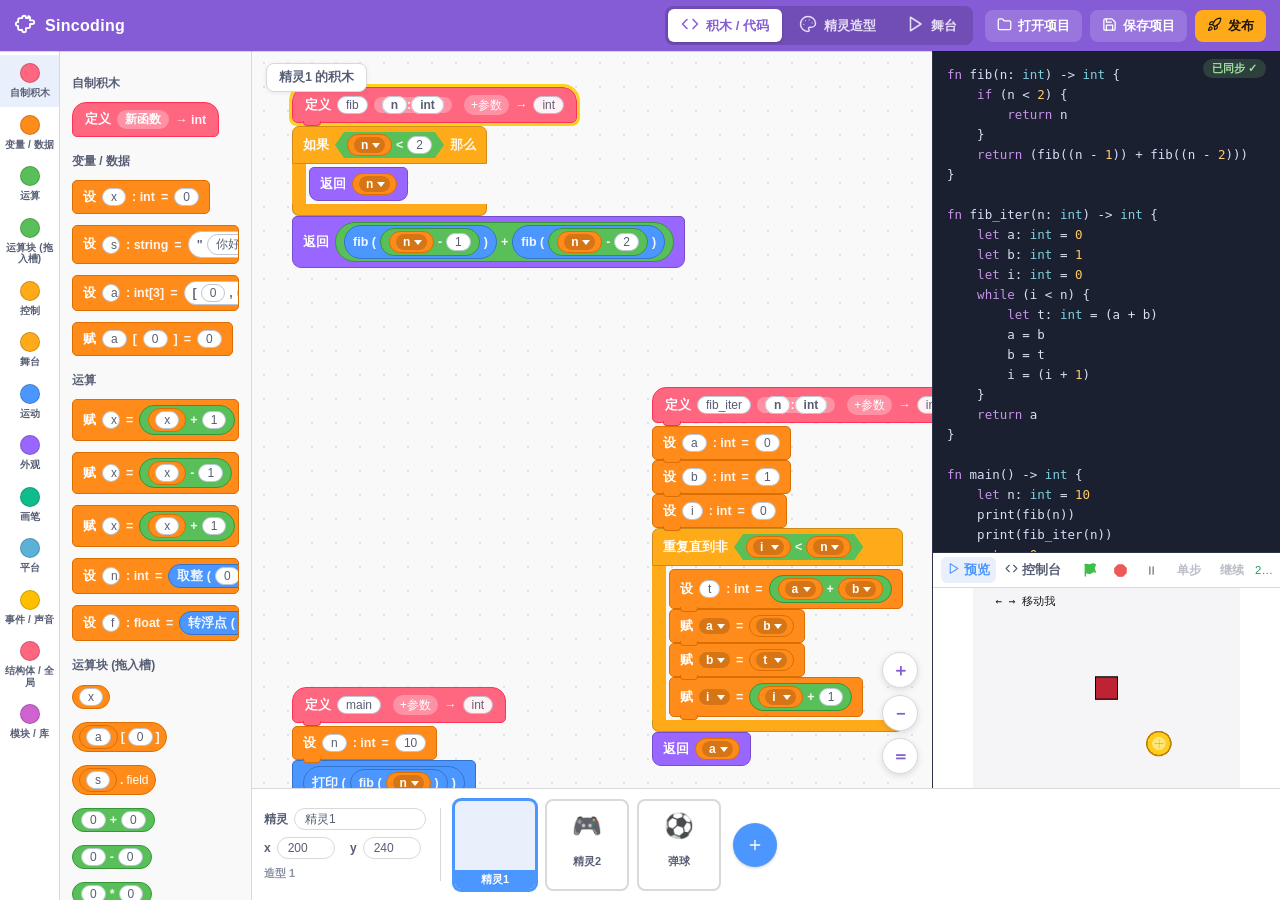
==== commit b0566d99: "去 AI 味：界面部件不用 emoji / 装饰符号，回归 Scratch 的朴素质感 界面 chrome 里的 emoji 和装饰性 unicode 全部移除： - 库分类「📦 std/arrayx" ====
--- a/editor/index.html
+++ b/editor/index.html
@@ -82,7 +82,7 @@
           <div id="zoom-ctrl">
             <button id="zoom-in" title="放大">＋</button>
             <button id="zoom-out" title="缩小">－</button>
-            <button id="zoom-reset" title="回到 100%">⌖</button>
+            <button id="zoom-reset" title="回到 100%">＝</button>
           </div>
         </div>
         <div id="text-pane">
@@ -98,9 +98,9 @@
               <button class="pv-tab" data-dock="console"><span data-icon="code" data-icon-size="13"></span>控制台</button>
               <button id="pv-run" title="运行（绿旗）" data-icon="flag" data-icon-size="16"></button>
               <button id="pv-stop" title="停止" data-icon="stopsign" data-icon-size="15"></button>
-              <button id="dbg-pause" title="暂停（在下一条积木处停下）">⏸</button>
-              <button id="dbg-step" title="单步执行一条积木" disabled>⤼ 单步</button>
-              <button id="dbg-resume" title="继续运行到下一个断点" disabled>▶ 继续</button>
+              <button id="dbg-pause" title="暂停（在下一条积木处停下）" data-icon="pause" data-icon-size="13"></button>
+              <button id="dbg-step" title="单步执行一条积木" disabled>单步</button>
+              <button id="dbg-resume" title="继续运行到下一个断点" disabled>继续</button>
               <span id="pv-status"></span>
             </div>
             <div id="dock-body">
--- a/editor/style.css
+++ b/editor/style.css
@@ -60,10 +60,7 @@
 .cat-nm { line-height:1.15; text-align:center; }
 .block-list { flex:1 1 auto; overflow-y:auto; overflow-x:hidden; padding:8px 12px 28px; }
 .cat-sec { scroll-margin-top:6px; }
-.cat-sec h2 { font-size:12px; color:var(--ink); margin:16px 0 10px; font-weight:700;
-  display:flex; align-items:center; gap:7px; }
-.cat-sec h2::before { content:""; width:10px; height:10px; border-radius:50%; background:var(--cc,#c2cbe0);
-  border:1px solid rgba(0,0,0,.15); }
+.cat-sec h2 { font-size:12px; color:var(--ink); margin:16px 0 10px; font-weight:700; }
 /* 积木预览：与画布同款外观，整块可点击加入（子元素不拦截点击） */
 .pal-wys { display:block; width:max-content; max-width:100%; margin:0 0 11px; cursor:pointer; }
 .pal-wys * { pointer-events:none; }
@@ -126,12 +123,11 @@
 .sprite-card:hover .del { display:block; }
 #add-sprite { width:44px; height:44px; flex:0 0 auto; border-radius:50%; border:0; cursor:pointer;
   background:var(--c-motion); color:#fff; display:flex; align-items:center; justify-content:center;
-  box-shadow:0 2px 8px rgba(76,151,255,.5); }
+  box-shadow:0 1px 3px rgba(0,0,0,.2); }
 #add-sprite:hover { filter:brightness(1.08); }
 #page-tag { position:absolute; left:14px; top:12px; background:#fff; border:1px solid var(--line);
   border-radius:8px; padding:5px 12px; font-size:12.5px; font-weight:700; color:var(--ink);
   box-shadow:0 1px 4px rgba(40,40,80,.08); display:flex; align-items:center; gap:7px; z-index:2; }
-#page-tag::before { content:""; width:9px; height:9px; border-radius:50%; background:var(--c-myblocks); }
 
 /* 无限积木画布（Scratch 工作区：近白底 + 细点阵） */
 #canvas-wrap { flex:1 1 auto; overflow:hidden; position:relative; cursor:grab;
@@ -468,7 +464,7 @@
 .expr-slot.slot-hover { outline:2px solid #ffd21a; outline-offset:1px; border-radius:999px; background:rgba(255,210,30,.25); }
 /* 拖到调色板上=删除：调色板变红并提示 */
 #palette.delete-zone { box-shadow:inset 0 0 0 3px #ff6b6b; position:relative; }
-#palette.delete-zone::after { content:"🗑 松手删除"; position:absolute; top:8px; left:0; right:0; text-align:center;
+#palette.delete-zone::after { content:"松手删除"; position:absolute; top:8px; left:0; right:0; text-align:center;
   font-size:13px; font-weight:800; color:#e23b3b; z-index:30; pointer-events:none; }
 body.dragging-block { cursor:grabbing; }
 /* reporter 调色板项（拖入槽用） */
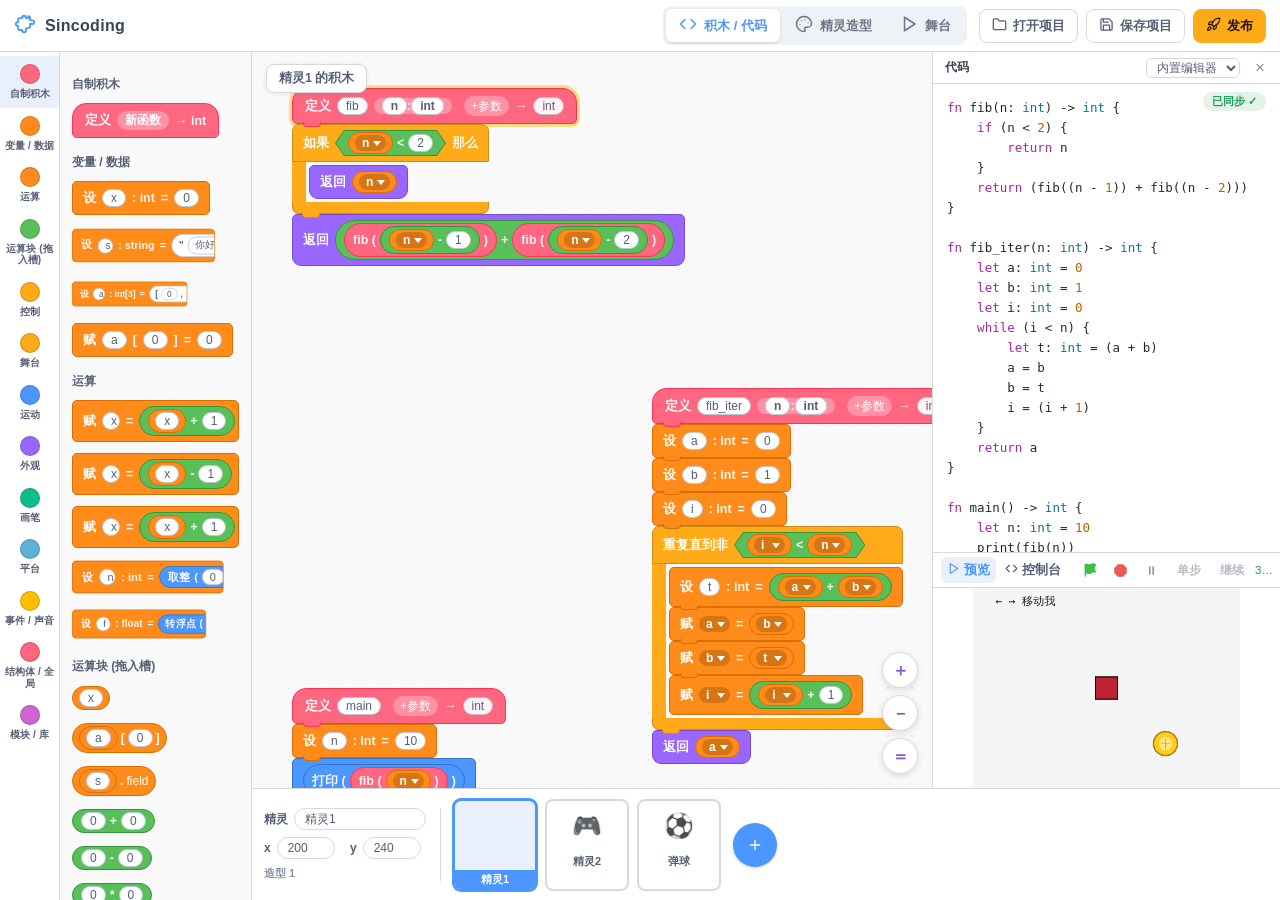
==== commit 454e5266: "白色顶栏 + 代码面板浅色化 / 可关闭 / 可换 CodeMirror 用户反馈：紫色顶栏丑；代码区黑底和整体浅色 UI 突兀；希望代码 编辑器可以换成主流的，或者干脆能把这块区域关掉。  顶栏：紫" ====
--- a/editor/index.html
+++ b/editor/index.html
@@ -84,8 +84,17 @@
             <button id="zoom-out" title="缩小">－</button>
             <button id="zoom-reset" title="回到 100%">＝</button>
           </div>
+          <button id="tp-open" title="打开代码面板" hidden>&lt;/&gt; 代码</button>
         </div>
         <div id="text-pane">
+          <div id="tp-bar">
+            <span class="tp-title">代码</span>
+            <select id="tp-editor" title="选择代码编辑器">
+              <option value="simple">内置编辑器</option>
+              <option value="codemirror">CodeMirror</option>
+            </select>
+            <button id="tp-close" title="关闭代码面板（积木照常可用）">×</button>
+          </div>
           <div id="text-edit">
             <pre id="text-hl" aria-hidden="true"><code></code></pre>
             <textarea id="text-out" spellcheck="false" autocomplete="off" autocapitalize="off"></textarea>
--- a/editor/style.css
+++ b/editor/style.css
@@ -28,22 +28,22 @@
 html,body { margin:0; height:100%; }
 body { display:flex; flex-direction:column; background:var(--bg); color:var(--ink); }
 
-/* ---------- 顶栏（Scratch 主紫，扁平） ---------- */
+/* ---------- 顶栏（白色工具栏：内容才是主角，顶栏退为背景） ---------- */
 header { flex:0 0 auto; display:flex; align-items:center; gap:12px; padding:6px 14px;
-  background:var(--ui-primary); color:#fff;
-  box-shadow:0 1px 0 rgba(0,0,0,.15); z-index:5; }
+  background:#fff; color:var(--ink);
+  border-bottom:1px solid var(--line); z-index:5; }
 header .logo { display:flex; align-items:center; gap:9px; }
-header .logo svg { color:#fff; }
-header h1 { font-size:16px; margin:0; font-weight:700; letter-spacing:.3px; }
+header .logo svg { color:var(--c-motion); }
+header h1 { font-size:16px; margin:0; font-weight:700; letter-spacing:.3px; color:#3B4351; }
 header .sub { font-size:11.5px; opacity:.78; }
-header .tabs { margin-left:auto; display:flex; gap:4px; background:rgba(0,0,0,.15);
+header .tabs { margin-left:auto; display:flex; gap:2px; background:#EEF1F6;
   padding:3px; border-radius:8px; }
 header .tabs button { display:flex; align-items:center; gap:7px; background:transparent;
-  color:#e6dcf7; border:0; padding:6px 13px; border-radius:6px; cursor:pointer;
+  color:#6b7488; border:0; padding:6px 13px; border-radius:6px; cursor:pointer;
   font-size:13px; font-weight:600; transition:.12s; }
-header .tabs button:hover { color:#fff; background:rgba(255,255,255,.12); }
-header .tabs button.active { background:#fff; color:var(--ui-primary); font-weight:700;
-  box-shadow:0 1px 3px rgba(0,0,0,.2); }
+header .tabs button:hover { color:#3B4351; }
+header .tabs button.active { background:#fff; color:var(--c-motion); font-weight:700;
+  box-shadow:0 1px 3px rgba(30,40,70,.15); }
 
 #main { flex:1 1 auto; display:flex; min-height:0; }
 
@@ -64,12 +64,12 @@
 /* 积木预览：与画布同款外观，整块可点击加入（子元素不拦截点击） */
 .pal-wys { display:block; width:max-content; max-width:100%; margin:0 0 11px; cursor:pointer; }
 .pal-wys * { pointer-events:none; }
-.pal-wys .block { cursor:pointer; }
+.pal-wys .block { cursor:pointer; max-width:100%; overflow:hidden; }
 /* 调色板里积木不换行：超出宽度直接截断，靠 hover 弹出看完整 */
 .pal-wys .hdr { flex-wrap:nowrap; }
 .pal-wys .block, .pal-hover .block { white-space:nowrap; }
 .pal-wys .mouth { display:none; }        /* 预览不展开嘴巴，保持紧凑一行 */
-.pal-wys .block.ctrl::after { display:none; }               /* 也不展开 C 形下臂 */
+.pal-wys .block.ctrl::after, .pal-wys .block.ctrl::before { display:none; }   /* 也不展开 C 形下臂/榫舌 */
 .pal-wys .block.ctrl > .hdr { border-radius:6px; }
 .pal-wys .block.var::after, .pal-wys .block.ev::after { display:none; }
 .pal-wys .block.hat.fn > .hdr::after { display:none; }
@@ -136,7 +136,7 @@
   background-size:24px 24px; }
 #canvas-wrap.panning { cursor:grabbing; }
 #canvas { position:absolute; left:0; top:0; transform-origin:0 0; }
-#zoom-hint { position:absolute; left:14px; bottom:12px; background:rgba(87,94,117,.75);
+#zoom-hint { position:absolute; right:60px; bottom:14px; background:rgba(87,94,117,.75);
   color:#fff; font-size:11px; padding:5px 10px; border-radius:7px; pointer-events:none;
   display:flex; align-items:center; gap:6px;
   animation:zoom-hint-fade .8s ease 7s forwards; }   /* 7 秒后自动淡出（Scratch 无常驻提示） */
@@ -148,47 +148,66 @@
   cursor:pointer; box-shadow:0 2px 6px rgba(40,40,80,.14); }
 #zoom-ctrl button:hover { background:#F2F6FC; }
 
-#text-pane { width:348px; flex:0 0 auto; background:#1b2030; color:#d7e0f5;
-  border-left:1px solid #2c3346; display:flex; flex-direction:column; }
-#text-pane .hd { padding:10px 14px; font-size:11.5px; color:#8aa0cc;
-  border-bottom:1px solid #2c3346; display:flex; align-items:center; gap:7px; }
-#text-pane .hd code { color:#ffd9a0; }
+#text-pane { width:348px; flex:0 0 auto; background:#fff; color:#24292F;
+  border-left:1px solid var(--line); display:flex; flex-direction:column; }
+#text-pane .hd { padding:10px 14px; font-size:11.5px; color:#6b7488;
+  border-bottom:1px solid var(--line); display:flex; align-items:center; gap:7px; }
+#text-pane .hd code { color:#B76100; }
+/* 代码面板工具条：标题 + 编辑器切换 + 关闭 */
+#tp-bar { flex:0 0 auto; display:flex; align-items:center; gap:8px; padding:5px 8px 5px 12px;
+  border-bottom:1px solid var(--line); background:#fff; }
+#tp-bar .tp-title { font-size:12px; font-weight:700; color:#3B4351; }
+#tp-editor { margin-left:auto; font:inherit; font-size:11.5px; color:var(--ink);
+  border:1px solid var(--line); border-radius:6px; padding:2px 6px; background:#fff; outline:none; }
+#tp-close { border:0; background:transparent; color:#8a92a5; font-size:17px; line-height:1;
+  padding:2px 7px; border-radius:6px; cursor:pointer; }
+#tp-close:hover { background:#F2F6FC; color:#3B4351; }
+/* 收起后画布右上角的重开按钮 */
+#tp-open { position:absolute; right:14px; top:12px; z-index:3; border:1px solid var(--line);
+  background:#fff; color:var(--ink); font-size:12px; font-weight:600; padding:6px 11px;
+  border-radius:8px; cursor:pointer; box-shadow:0 1px 4px rgba(40,40,80,.08); }
+#tp-open:hover { background:#F2F6FC; }
+#tp-open[hidden] { display:none; }
+/* CodeMirror 宿主（可选编辑器）：占满内置编辑器的位置 */
+#cm-host { flex:1 1 auto; min-height:0; height:auto; font-size:12.5px; line-height:1.6; }
+#cm-host .CodeMirror-linenumber { color:#A6AEBB; }
+#cm-host .cm-type { color:#0E7490; }
 /* 文本编辑器：透明 textarea 覆盖在高亮层之上（同步对齐） */
-#text-edit { position:relative; flex:1 1 auto; min-height:0; background:#1b2030; }
+#text-edit { position:relative; flex:1 1 auto; min-height:0; background:#fff; }
 #text-hl, #text-out { position:absolute; inset:0; margin:0; padding:14px; border:0;
   font-family:ui-monospace,"SFMono-Regular",Menlo,monospace; font-size:12.5px; line-height:1.6;
   white-space:pre; tab-size:4; overflow:auto; }
-#text-hl { color:#d7e0f5; pointer-events:none; background:transparent; }
+#text-hl { color:#24292F; pointer-events:none; background:transparent; }
 #text-hl code { font:inherit; }
-#text-out { background:transparent; color:transparent; caret-color:#fff; resize:none; outline:none; z-index:1; }
-.hl-kw { color:#c792ea; } .hl-ty { color:#7fd1e0; } .hl-st { color:#9fd17f; }
-.hl-nu { color:#ffcb6b; } .hl-cm { color:#6b7a99; font-style:italic; }
+#text-out { background:transparent; color:transparent; caret-color:#24292F; resize:none; outline:none; z-index:1; }
+.hl-kw { color:#A626A4; } .hl-ty { color:#0E7490; } .hl-st { color:#22863A; }
+.hl-nu { color:#B76100; } .hl-cm { color:#8a92a5; font-style:italic; }
 
 /* ---------- 代码补全下拉 ---------- */
 #ac-pop { position:fixed; z-index:60; min-width:200px; max-width:340px; max-height:240px;
-  overflow:auto; background:#232a3d; border:1px solid #394260; border-radius:10px;
-  box-shadow:0 14px 40px rgba(0,0,0,.5); padding:4px; font-family:ui-monospace,Menlo,monospace; font-size:12.5px; }
+  overflow:auto; background:#fff; border:1px solid var(--line); border-radius:10px;
+  box-shadow:0 14px 40px rgba(30,40,70,.22); padding:4px; font-family:ui-monospace,Menlo,monospace; font-size:12.5px; }
 #ac-pop[hidden] { display:none; }
-.ac-item { display:flex; align-items:center; gap:8px; padding:5px 8px; border-radius:7px; cursor:pointer; color:#d7e0f5; }
-.ac-item.sel { background:#34507e; }
-.ac-item:hover { background:#2c3650; }
+.ac-item { display:flex; align-items:center; gap:8px; padding:5px 8px; border-radius:7px; cursor:pointer; color:#24292F; }
+.ac-item.sel { background:#E9F0FC; }
+.ac-item:hover { background:#F2F6FC; }
 .ac-k { flex:0 0 auto; width:16px; height:16px; border-radius:4px; font-size:10px; font-weight:700;
   display:inline-flex; align-items:center; justify-content:center; color:#fff; }
 .ac-kw { background:#c792ea; } .ac-ty { background:#5fb3c4; } .ac-fn { background:#4C97FF; }
 .ac-id, .ac-var { background:#FF8C1A; } .ac-field { background:#59C059; }
-.ac-t { font-weight:600; color:#eaf0ff; }
-.ac-d { margin-left:auto; font-size:11px; color:#8aa0cc; white-space:nowrap; overflow:hidden; text-overflow:ellipsis; max-width:180px; }
+.ac-t { font-weight:600; color:#24292F; }
+.ac-d { margin-left:auto; font-size:11px; color:#8a92a5; white-space:nowrap; overflow:hidden; text-overflow:ellipsis; max-width:180px; }
 
 /* ---------- 语法诊断 ---------- */
-#diag-list { flex:0 0 auto; max-height:148px; overflow:auto; background:#181d2b;
-  border-top:1px solid #2c3346; font-size:11.5px; }
+#diag-list { flex:0 0 auto; max-height:148px; overflow:auto; background:#FFF8F2;
+  border-top:1px solid var(--line); font-size:11.5px; }
 #diag-list[hidden] { display:none; }
-.diag-head { padding:6px 12px; color:#ffb454; font-weight:700; position:sticky; top:0; background:#181d2b;
-  border-bottom:1px solid #2c3346; }
-.diag-row { display:flex; gap:9px; padding:5px 12px; cursor:pointer; border-bottom:1px solid #20273a; }
-.diag-row:hover { background:#222a40; }
-.diag-loc { flex:0 0 auto; color:#7f93c0; font-family:ui-monospace,Menlo,monospace; }
-.diag-msg { color:#e7b3b3; }
+.diag-head { padding:6px 12px; color:#B45309; font-weight:700; position:sticky; top:0; background:#FFF8F2;
+  border-bottom:1px solid #F3E2CE; }
+.diag-row { display:flex; gap:9px; padding:5px 12px; cursor:pointer; border-bottom:1px solid #F6EADA; }
+.diag-row:hover { background:#FDEFDD; }
+.diag-loc { flex:0 0 auto; color:#9A6B2F; font-family:ui-monospace,Menlo,monospace; }
+.diag-msg { color:#8A4B0F; }
 #btn-export-sin { margin-left:10px; display:inline-flex; align-items:center; gap:6px;
   background:#ffab19; color:#20160a; border:0; padding:7px 13px; border-radius:8px;
   cursor:pointer; font-size:13px; font-weight:700; }
@@ -197,10 +216,10 @@
 /* ---------- 顶栏动作（保存/打开/发布） ---------- */
 .hdr-actions { display:flex; align-items:center; gap:8px; }
 .hdr-actions button { display:inline-flex; align-items:center; gap:6px; cursor:pointer;
-  font-size:13px; font-weight:700; padding:7px 12px; border-radius:8px; border:0;
-  background:rgba(255,255,255,.16); color:#fff; }
-.hdr-actions button:hover { background:rgba(255,255,255,.26); }
-.hdr-actions button.primary { background:#ffab19; color:#20160a; }
+  font-size:13px; font-weight:600; padding:7px 12px; border-radius:8px;
+  border:1px solid var(--line); background:#fff; color:var(--ink); }
+.hdr-actions button:hover { background:#F2F6FC; }
+.hdr-actions button.primary { background:#ffab19; color:#20160a; border-color:#ffab19; }
 .hdr-actions button.primary:hover { filter:brightness(1.06); background:#ffab19; }
 
 /* ---------- 模态框 ---------- */
@@ -229,6 +248,7 @@
 .platforms { display:grid; grid-template-columns:1fr 1fr; gap:8px 14px; }
 .platforms label { display:flex; align-items:center; gap:8px; font-weight:500; cursor:pointer; }
 .hint { font-size:11.5px; color:#94a0b8; font-weight:500; }
+.pub-results[hidden] { display:none; }
 .pub-results { display:flex; flex-direction:column; gap:7px; background:#f4f6fb; border-radius:10px;
   padding:10px 12px; font-size:12.5px; }
 .pub-results .row { display:flex; align-items:center; gap:8px; }
@@ -245,7 +265,7 @@
 .modal-foot button.primary:disabled { opacity:.55; cursor:default; }
 
 /* 实时预览面板（停靠在文本下方）——预览条 = Scratch 舞台头（白底 + 绿旗/停止） */
-#preview-dock { flex:0 0 auto; border-top:1px solid #2c3346; background:#141822;
+#preview-dock { flex:0 0 auto; border-top:1px solid var(--line); background:#fff;
   display:flex; flex-direction:column; }
 .pv-bar { display:flex; align-items:center; gap:3px; padding:4px 8px; font-size:11.5px;
   background:#fff; border-bottom:1px solid var(--line); color:var(--ink); flex-wrap:nowrap; }
@@ -271,13 +291,13 @@
 #preview-canvas[hidden] { display:none; }
 #preview-canvas:focus { box-shadow:inset 0 0 0 2px var(--c-motion); }
 /* 积木/代码页内的控制台面板 */
-#dock-console { height:200px; display:flex; flex-direction:column; background:#171c28; }
+#dock-console { height:200px; display:flex; flex-direction:column; background:#FBFCFE; }
 #dock-console[hidden] { display:none; }
-.dock-con-bar { flex:0 0 auto; display:flex; gap:7px; padding:6px 12px; border-bottom:1px solid #2c3346; }
-.dock-con-bar button { background:#2a3346; border:0; color:#c7d2ec; font:inherit; font-size:11px;
+.dock-con-bar { flex:0 0 auto; display:flex; gap:7px; padding:6px 12px; border-bottom:1px solid var(--line); }
+.dock-con-bar button { background:#EEF1F6; border:0; color:var(--ink); font:inherit; font-size:11px;
   font-weight:700; padding:4px 10px; border-radius:7px; cursor:pointer; }
-.dock-con-bar button:hover { background:#34405a; }
-#dock-con-out { flex:1 1 auto; overflow:auto; padding:8px 12px; color:#cdd7ee;
+.dock-con-bar button:hover { background:#E2E8F2; }
+#dock-con-out { flex:1 1 auto; overflow:auto; padding:8px 12px; color:#3B4351;
   font-family:ui-monospace,Menlo,monospace; font-size:12px; line-height:1.65; }
 
 /* ================================================================
@@ -300,6 +320,16 @@
   content:""; position:absolute; left:10px; bottom:-4px; width:16px; height:4px; z-index:1;
   background:var(--c); border:1px solid var(--cb); border-top:0; border-radius:0 0 4px 4px;
 }
+/* C 形下臂的榫舌（::after 已被下臂占用，用不参与 flex 布局的绝对定位 ::before） */
+.block.ctrl::before {
+  content:""; position:absolute; left:10px; bottom:-4px; width:16px; height:4px; z-index:1;
+  background:var(--c); border:1px solid var(--cb); border-top:0; border-radius:0 0 4px 4px;
+}
+/* 嘴巴内的**末块**不画榫舌：它下面是"否则"中臂/收口条，凸舌会压在色条上像故障
+   （Scratch 对子栈末块同样不画凸舌）。函数体末块保留——脚本末尾露榫头是 Scratch 常态 */
+.block.ctrl > .mouth > .stack > .block.var:last-child::after,
+.block.ctrl > .mouth > .stack > .block.ev:last-child::after,
+.block.ctrl > .mouth > .stack > .block.ctrl:last-child::before { display:none; }
 /* 返回块是"封口块"（后面接不了积木）：底边整体圆角、无榫头 */
 .block.ret { border-radius:5px 5px 9px 9px; }
 
@@ -330,9 +360,10 @@
   content:""; position:absolute; left:10px; bottom:-4px; width:16px; height:4px; z-index:1;
   background:var(--c); border:1px solid var(--cb); border-top:0; border-radius:0 0 4px 4px;
 }
-/* 函数体：不是"嘴巴"，就是悬挂在帽子下的积木栈 */
+/* 函数体：不是"嘴巴"，就是悬挂在帽子下的积木栈。
+   padding-top 必须为 0——首块要紧贴帽底，让帽子的榫舌压进首块（Scratch 的 define 帽零缝隙咬合） */
 .block.hat.fn > .mouth, .block.hat.extern_fn > .mouth {
-  background:transparent; border:0; margin:0; padding:3px 0 0; min-height:8px;
+  background:transparent; border:0; margin:0; padding:0; min-height:8px;
 }
 
 /* —— 控制块：真 C 形（上臂 + 左脊 + 下臂，嘴巴露出画布） —— */
@@ -358,10 +389,16 @@
 .pill { border-radius:999px; padding:2px 8px; font-size:12px; display:inline-flex;
   align-items:center; gap:4px; color:#fff; border:1px solid rgba(0,0,0,.2); }
 .pill.op { background:var(--c-operators); border-color:var(--b-operators); }
-.pill.op.bool { border-radius:0; padding:2px 12px;
-  clip-path:polygon(9px 0, calc(100% - 9px) 0, 100% 50%, calc(100% - 9px) 100%, 9px 100%, 0 50%);
-  border:0; }
+/* 布尔六边形：clip-path 会裁掉 border，用"深色外层 + 内缩 1px 浅色 ::before"双层模拟描边，
+   与全站"填充 + 深一档描边"一致（子元素抬到 ::before 之上） */
+.pill.op.bool { border-radius:0; padding:2px 13px; position:relative; border:0;
+  background:var(--b-operators);
+  clip-path:polygon(9px 0, calc(100% - 9px) 0, 100% 50%, calc(100% - 9px) 100%, 9px 100%, 0 50%); }
+.pill.op.bool::before { content:""; position:absolute; inset:1px; background:var(--c-operators);
+  clip-path:polygon(8.4px 0, calc(100% - 8.4px) 0, 100% 50%, calc(100% - 8.4px) 100%, 8.4px 100%, 0 50%); }
+.pill.op.bool > * { position:relative; }
 .pill.call { background:var(--c-motion); border-color:var(--b-motion); }
+.pill.call.user { background:var(--c-myblocks); border-color:var(--b-myblocks); }  /* 自定义函数调用=粉（My Blocks） */
 .pill.lit { background:#fff; color:var(--ink); border:1px solid #BCC6D4; }
 .pill.varref { background:var(--c-variables); border-color:var(--b-variables); padding:2px 6px; gap:3px; }
 .field { background:#fff; color:var(--ink); border:1px solid #BCC6D4; border-radius:999px;
@@ -432,19 +469,19 @@
 
 /* 舞台控制台：宽度与舞台一致（640），居中对齐在舞台正下方 */
 #console-panel { flex:0 0 auto; width:640px; height:176px; margin:0 auto 18px; display:flex;
-  flex-direction:column; background:#171c28; color:#cdd7ee; border:1px solid #2c3346;
-  border-radius:14px; overflow:hidden; box-shadow:0 8px 28px rgba(40,40,80,.16); }
+  flex-direction:column; background:#fff; color:#3B4351; border:1px solid var(--line);
+  border-radius:14px; overflow:hidden; box-shadow:0 8px 28px rgba(40,40,80,.10); }
 .con-bar { flex:0 0 auto; display:flex; align-items:center; gap:8px; padding:8px 13px;
-  font-size:12px; font-weight:700; color:#9fb0d6; border-bottom:1px solid #2c3346; }
-.con-bar svg { color:#7fd1e0; }
-.con-bar button { margin-left:0; border:0; background:#2a3346; color:#c7d2ec; font:inherit; font-size:11px;
+  font-size:12px; font-weight:700; color:#6b7488; border-bottom:1px solid var(--line); }
+.con-bar svg { color:#4C97FF; }
+.con-bar button { margin-left:0; border:0; background:#EEF1F6; color:var(--ink); font:inherit; font-size:11px;
   font-weight:700; padding:4px 10px; border-radius:7px; cursor:pointer; }
 .con-bar button:first-of-type { margin-left:auto; }
-.con-bar button:hover { background:#34405a; }
+.con-bar button:hover { background:#E2E8F2; }
 #console-out { flex:1 1 auto; overflow:auto; padding:8px 12px; font-family:ui-monospace,Menlo,monospace;
   font-size:12px; line-height:1.65; }
-.con-line { white-space:pre-wrap; word-break:break-word; border-bottom:1px solid rgba(255,255,255,.04); padding:1px 0; }
-.con-line::before { content:"› "; color:#5f6e8f; }
+.con-line { white-space:pre-wrap; word-break:break-word; border-bottom:1px solid rgba(0,0,0,.04); padding:1px 0; }
+.con-line::before { content:"› "; color:#A6AEBB; }
 
 /* ============ 执行高亮 / 浮动状态 ============ */
 /* 运行到某积木就发光（drop-shadow 沿着实际着色轮廓走，C 形/悬挂体也正确） */
@@ -454,8 +491,8 @@
 #text-status { position:absolute; top:8px; right:14px; z-index:2; font-size:11px; font-weight:700;
   padding:2px 9px; border-radius:999px; pointer-events:none; }
 #text-status:empty { display:none; }
-#text-status.ok { background:rgba(127,209,127,.18); color:#9fe09f; }
-#text-status.warn { background:rgba(255,180,84,.2); color:#ffb454; }
+#text-status.ok { background:rgba(31,157,87,.12); color:#1f9d57; }
+#text-status.warn { background:rgba(196,124,22,.14); color:#B45309; }
 
 /* ============ 拖拽体验：嵌套槽 / 落点高亮 / 删除区 ============ */
 /* 控制块嘴巴 / 函数体：拖入时高亮，提示「能放进去」 */
@@ -490,7 +527,7 @@
 /* ---------- 调试器（M5）：断点标记 + 暂停面板 ---------- */
 .block.bp::before {              /* 断点：积木左上角红点 */
   content: ""; position: absolute; left: -7px; top: 6px; width: 11px; height: 11px;
-  border-radius: 50%; background: #e5484d; box-shadow: 0 0 0 2px #fff, 0 1px 3px rgba(0,0,0,.35);
+  border:0; border-radius: 50%; background: #e5484d; box-shadow: 0 0 0 2px #fff, 0 1px 3px rgba(0,0,0,.35);
   z-index: 3;
 }
 .block.paused-at { outline: 3px solid #ffb224; outline-offset: 1px; }  /* 当前暂停在此 */
@@ -516,7 +553,3 @@
 }
 .block.hat .add-param:hover { background: rgba(255, 255, 255, .45); }
 
-/* —— 调色板/悬停预览的"单行"覆写：必须放在文件末尾，
-      否则会被上面积木区的 .block .hdr { flex-wrap:wrap } 盖掉 —— */
-.pal-wys .block .hdr, .pal-hover .block .hdr { flex-wrap:nowrap; }
-.pal-wys .block { max-width:100%; overflow:hidden; }
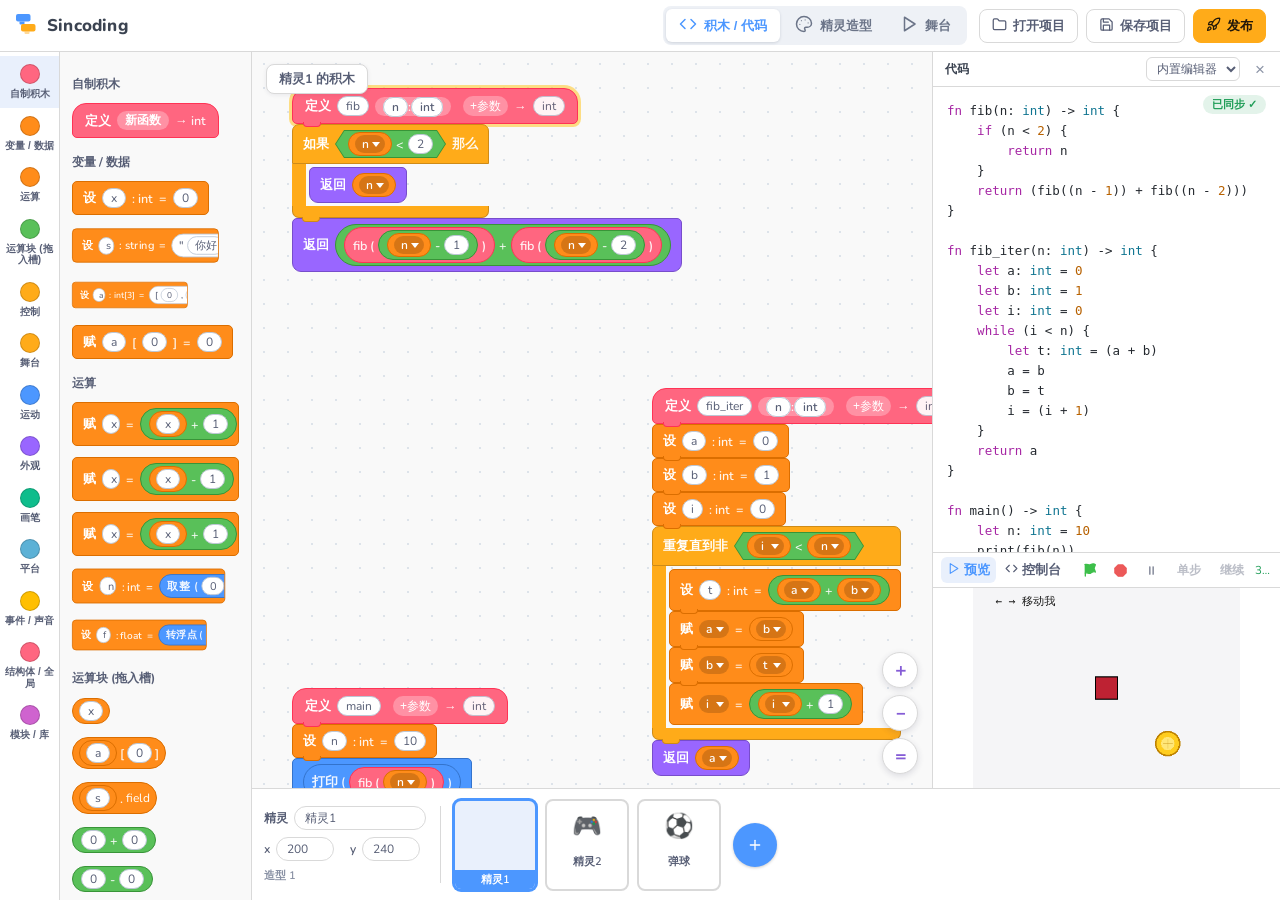
==== commit 0a581777: "换 UI 字体（Nunito）与品牌标志（错位咬合的双积木） 字体：Helvetica 系 → Nunito（圆润几何感，与积木气质相配）。 - vendor 400/600/700/800 四档 l" ====
--- a/editor/index.html
+++ b/editor/index.html
@@ -4,12 +4,13 @@
 <meta charset="utf-8">
 <meta name="viewport" content="width=device-width, initial-scale=1">
 <title>Sincoding 积木编辑器</title>
+<link rel="icon" href="data:image/svg+xml,%3Csvg%20xmlns='http://www.w3.org/2000/svg'%20viewBox='0%200%2024%2024'%3E%3Crect%20x='2'%20y='3'%20width='14.5'%20height='7.5'%20rx='2'%20fill='%234C97FF'/%3E%3Cpath%20d='M5.5%2010.5h5v2a1%201%200%200%201-1%201h-3a1%201%200%200%201-1-1z'%20fill='%234C97FF'/%3E%3Crect%20x='7'%20y='13'%20width='14.5'%20height='7.5'%20rx='2'%20fill='%23FFAB19'/%3E%3C/svg%3E">
 <link rel="stylesheet" href="./style.css">
 </head>
 <body>
 <header>
   <span class="logo">
-    <span data-icon="puzzle" data-icon-size="22"></span>
+    <span data-icon="logo" data-icon-size="24"></span>
     <h1>Sincoding</h1>
   </span>
   <div class="tabs">
--- a/editor/style.css
+++ b/editor/style.css
@@ -8,6 +8,17 @@
  *  - 相邻积木用下凸榫头咬合
  *  - UI 主紫 #855CD6，面板白底 + #D9D9D9 发丝线，文字 #575E75
  */
+/* UI 字体：Nunito（圆润几何，OFL，随包 vendor 离线可用）——拉丁/数字用它，
+   中文回落到系统黑体；代码区仍是等宽字体，不受影响 */
+@font-face { font-family:"Nunito"; font-weight:400; font-style:normal; font-display:swap;
+  src:url("vendor/fonts/nunito-latin-400.woff2") format("woff2"); }
+@font-face { font-family:"Nunito"; font-weight:600; font-style:normal; font-display:swap;
+  src:url("vendor/fonts/nunito-latin-600.woff2") format("woff2"); }
+@font-face { font-family:"Nunito"; font-weight:700; font-style:normal; font-display:swap;
+  src:url("vendor/fonts/nunito-latin-700.woff2") format("woff2"); }
+@font-face { font-family:"Nunito"; font-weight:800; font-style:normal; font-display:swap;
+  src:url("vendor/fonts/nunito-latin-800.woff2") format("woff2"); }
+
 :root {
   /* Scratch 分类配色（填充 / 描边 = 加深一档） */
   --c-motion:#4C97FF;    --b-motion:#3373CC;
@@ -22,7 +33,8 @@
   /* UI 基色（Scratch 界面） */
   --ui-primary:#855CD6;
   --ink:#575E75; --bg:#E9F0FC; --panel:#fff; --line:#D9D9D9; --pane-bg:#F9F9F9;
-  font-family:"Helvetica Neue", -apple-system, "Segoe UI", "Microsoft YaHei", sans-serif;
+  font-family:"Nunito", "PingFang SC", "HarmonyOS Sans SC", "MiSans", "Microsoft YaHei",
+    -apple-system, "Segoe UI", sans-serif;
 }
 * { box-sizing:border-box; }
 html,body { margin:0; height:100%; }
@@ -33,8 +45,8 @@
   background:#fff; color:var(--ink);
   border-bottom:1px solid var(--line); z-index:5; }
 header .logo { display:flex; align-items:center; gap:9px; }
-header .logo svg { color:var(--c-motion); }
-header h1 { font-size:16px; margin:0; font-weight:700; letter-spacing:.3px; color:#3B4351; }
+header .logo svg { color:var(--c-motion); }   /* 多色 logo 自带填充，此色只作回退 */
+header h1 { font-size:17px; margin:0; font-weight:800; letter-spacing:.2px; color:#3B4351; }
 header .sub { font-size:11.5px; opacity:.78; }
 header .tabs { margin-left:auto; display:flex; gap:2px; background:#EEF1F6;
   padding:3px; border-radius:8px; }
@@ -169,7 +181,8 @@
 #tp-open:hover { background:#F2F6FC; }
 #tp-open[hidden] { display:none; }
 /* CodeMirror 宿主（可选编辑器）：占满内置编辑器的位置 */
-#cm-host { flex:1 1 auto; min-height:0; height:auto; font-size:12.5px; line-height:1.6; }
+#cm-host { flex:1 1 auto; min-height:0; height:auto; font-size:12.5px; line-height:1.6;
+  font-family:ui-monospace,"SFMono-Regular",Menlo,monospace; }
 #cm-host .CodeMirror-linenumber { color:#A6AEBB; }
 #cm-host .cm-type { color:#0E7490; }
 /* 文本编辑器：透明 textarea 覆盖在高亮层之上（同步对齐） */
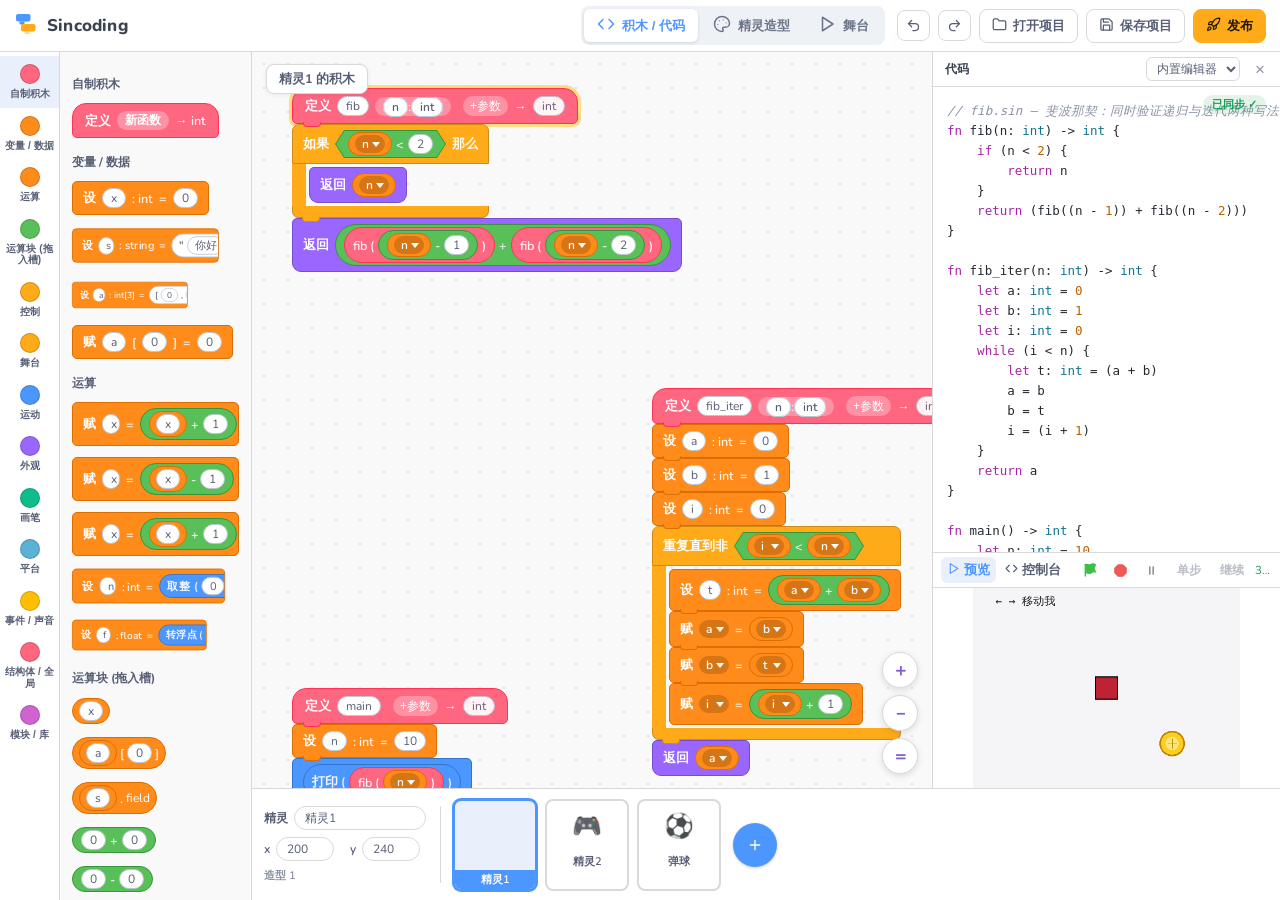
==== commit 4b7c110b: "编辑器信任底线三件套：注释保真 / 撤销重做 / 积木复制 之前"目前还差什么"盘点里的红区三项——都是「用户敢不敢把真项目 放进来」的问题：  1) 注释保真（此前是数据丢失级 bug：用户在文本里" ====
--- a/editor/index.html
+++ b/editor/index.html
@@ -19,6 +19,8 @@
     <button data-view="stage-view"><span class="ic" data-icon="play"></span>舞台</button>
   </div>
   <div class="hdr-actions">
+    <button id="btn-undo" class="icon-only" title="撤销 (Ctrl+Z)" data-icon="undo" data-icon-size="15"></button>
+    <button id="btn-redo" class="icon-only" title="重做 (Ctrl+Y)" data-icon="redo" data-icon-size="15"></button>
     <button id="btn-open-proj" title="打开 .sinproj 项目，继续编辑"><span data-icon="folder" data-icon-size="15"></span>打开项目</button>
     <button id="btn-save-proj" title="保存为 .sinproj 项目文件（含全部精灵/造型/积木）"><span data-icon="save" data-icon-size="15"></span>保存项目</button>
     <button id="btn-publish" class="primary" title="一键编译发布到 Linux / Windows / Android / Web"><span data-icon="rocket" data-icon-size="15"></span>发布</button>
--- a/editor/style.css
+++ b/editor/style.css
@@ -232,6 +232,7 @@
   font-size:13px; font-weight:600; padding:7px 12px; border-radius:8px;
   border:1px solid var(--line); background:#fff; color:var(--ink); }
 .hdr-actions button:hover { background:#F2F6FC; }
+.hdr-actions button.icon-only { padding:7px 8px; }
 .hdr-actions button.primary { background:#ffab19; color:#20160a; border-color:#ffab19; }
 .hdr-actions button.primary:hover { filter:brightness(1.06); background:#ffab19; }
 
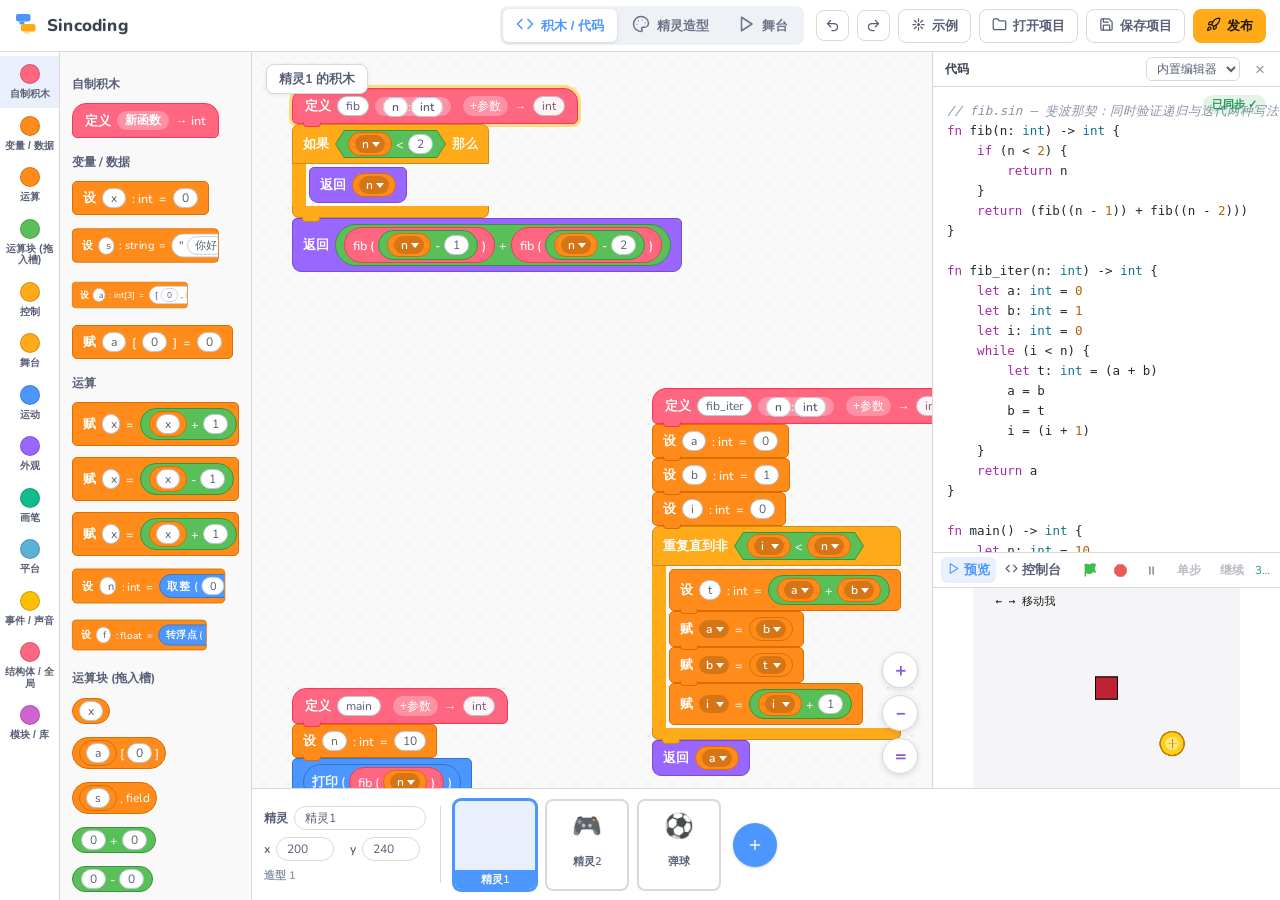
==== commit d0ecb295: "事件驱动 + 游戏 API 补齐 + 示例模板库（上手体验批） 「打开就能做出好玩的东西」三件事：  1) 事件函数驱动（零样板）：不加新语法，约定函数名——    on_start / on_fra" ====
--- a/editor/index.html
+++ b/editor/index.html
@@ -21,6 +21,7 @@
   <div class="hdr-actions">
     <button id="btn-undo" class="icon-only" title="撤销 (Ctrl+Z)" data-icon="undo" data-icon-size="15"></button>
     <button id="btn-redo" class="icon-only" title="重做 (Ctrl+Y)" data-icon="redo" data-icon-size="15"></button>
+    <button id="btn-templates" title="从示例模板开始（会替换当前精灵的积木，可撤销）"><span data-icon="sparkle" data-icon-size="15"></span>示例</button>
     <button id="btn-open-proj" title="打开 .sinproj 项目，继续编辑"><span data-icon="folder" data-icon-size="15"></span>打开项目</button>
     <button id="btn-save-proj" title="保存为 .sinproj 项目文件（含全部精灵/造型/积木）"><span data-icon="save" data-icon-size="15"></span>保存项目</button>
     <button id="btn-publish" class="primary" title="一键编译发布到 Linux / Windows / Android / Web"><span data-icon="rocket" data-icon-size="15"></span>发布</button>
@@ -67,6 +68,21 @@
       <span id="pub-status" class="hint"></span>
       <button id="publish-cancel" class="ghost">取消</button>
       <button id="publish-go" class="primary"><span data-icon="rocket" data-icon-size="14"></span>开始编译</button>
+    </div>
+  </div>
+</div>
+
+<!-- 示例模板：每个模板是一段真实源码，载入走引擎解析（与手写文本同一条路径） -->
+<div id="tpl-modal" class="modal-overlay" hidden>
+  <div class="modal">
+    <div class="modal-head">
+      <span data-icon="sparkle" data-icon-size="18"></span>
+      <h2>从示例开始</h2>
+      <button id="tpl-close" class="modal-x" title="关闭">×</button>
+    </div>
+    <div class="modal-body">
+      <div id="tpl-list" class="tpl-list"></div>
+      <span class="hint">载入会替换<b>当前精灵</b>的积木（Ctrl+Z 可撤销）。</span>
     </div>
   </div>
 </div>
@@ -194,6 +210,7 @@
 <script src="./interp.js"></script>
 <script src="./paint.js"></script>
 <script src="./blocks_data.js"></script>
+<script src="./templates.js"></script>
 <script src="./app.js"></script>
 </body>
 </html>
--- a/editor/style.css
+++ b/editor/style.css
@@ -235,6 +235,15 @@
 .hdr-actions button.icon-only { padding:7px 8px; }
 .hdr-actions button.primary { background:#ffab19; color:#20160a; border-color:#ffab19; }
 .hdr-actions button.primary:hover { filter:brightness(1.06); background:#ffab19; }
+
+/* 示例模板卡片 */
+.tpl-list { display:grid; grid-template-columns:1fr 1fr; gap:10px; }
+.tpl-card { border:1px solid var(--line); border-radius:10px; padding:12px; cursor:pointer;
+  background:#fff; transition:.12s; display:flex; flex-direction:column; gap:5px; }
+.tpl-card:hover { border-color:var(--c-motion); box-shadow:0 2px 8px rgba(76,151,255,.18); }
+.tpl-card .tpl-ic { font-size:22px; }
+.tpl-card .tpl-nm { font-weight:700; font-size:13.5px; color:#3B4351; }
+.tpl-card .tpl-ds { font-size:11.5px; color:#8a92a5; font-weight:500; }
 
 /* ---------- 模态框 ---------- */
 .modal-overlay { position:fixed; inset:0; background:rgba(18,12,38,.55); z-index:50;
@@ -349,6 +358,7 @@
 
 /* 分类色（填充 + 描边） */
 .fn         { --c:var(--c-myblocks);  --cb:var(--b-myblocks); }
+.event-hat  { --c:var(--c-events);    --cb:var(--b-events); }
 .extern_fn  { --c:#ff5274;            --cb:#e02a50; }
 .ctrl       { --c:var(--c-control);   --cb:var(--b-control); }
 .var        { --c:var(--c-variables); --cb:var(--b-variables); }
@@ -369,6 +379,8 @@
   border-radius:14px 14px 5px 5px; padding:7px 12px;
   flex-wrap:nowrap; width:max-content;   /* 定义头保持一行（Scratch define 块） */
 }
+/* 事件帽：Scratch 事件黄，更饱满的圆顶 */
+.block.hat.fn.event-hat > .hdr { border-radius:20px 20px 4px 4px; padding:8px 16px 6px; }
 /* 帽子底部的榫头，连向第一条语句 */
 .block.hat.fn > .hdr::after {
   content:""; position:absolute; left:10px; bottom:-4px; width:16px; height:4px; z-index:1;
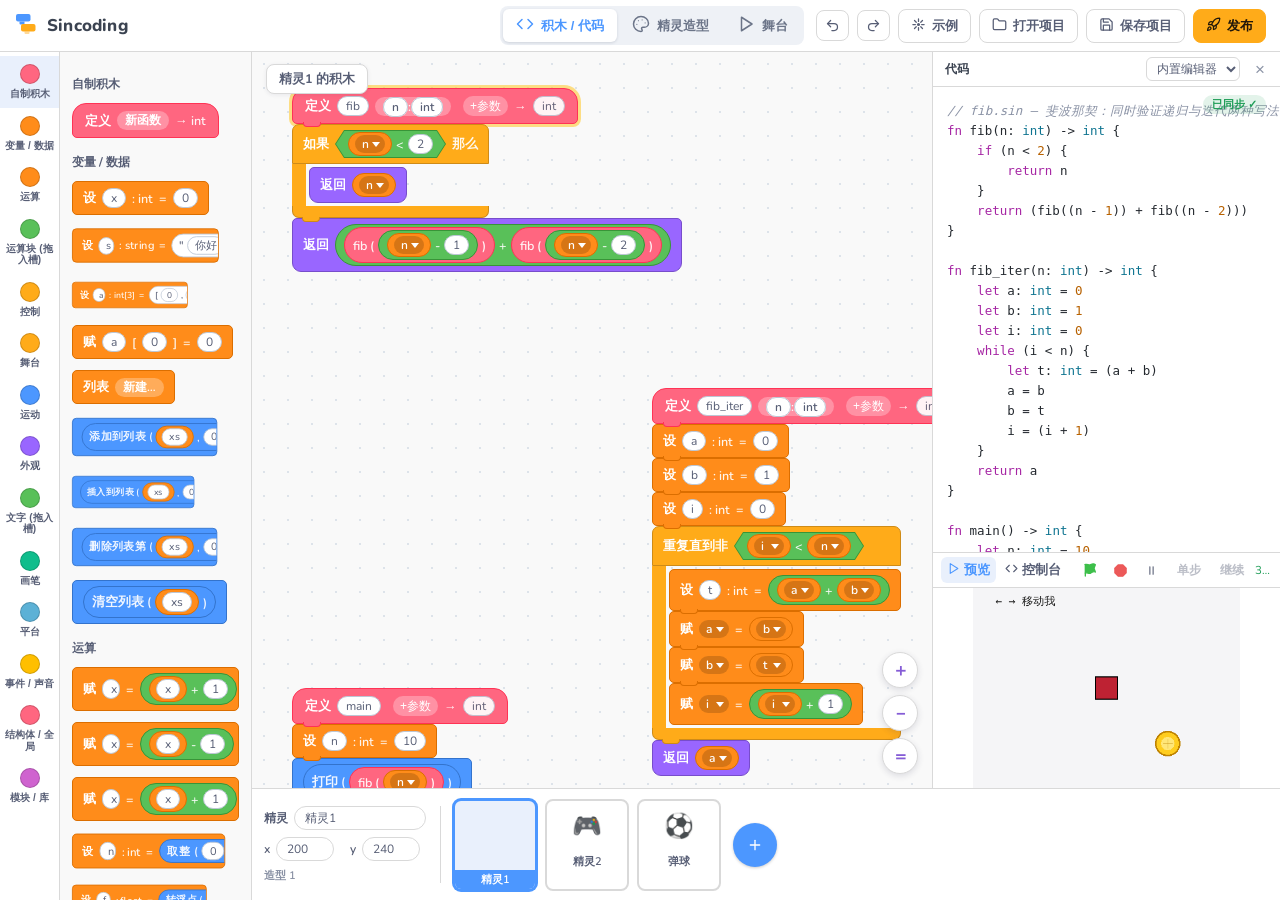
==== commit 98809d8b: "UTF-8 字符串库 + .sinlib 库包生态 + 文档刷新（收尾批） 1) 字符串库（编译器内建，免 extern 声明，按 UTF-8 码点——中文一个    字算 1）：str_len / " ====
--- a/editor/index.html
+++ b/editor/index.html
@@ -68,6 +68,28 @@
       <span id="pub-status" class="hint"></span>
       <button id="publish-cancel" class="ghost">取消</button>
       <button id="publish-go" class="primary"><span data-icon="rocket" data-icon-size="14"></span>开始编译</button>
+    </div>
+  </div>
+</div>
+
+<!-- 库管理：安装 .sinlib（单文件 JSON 库包），模块注册进引擎后 import 即用 -->
+<div id="lib-modal" class="modal-overlay" hidden>
+  <div class="modal">
+    <div class="modal-head">
+      <span data-icon="folder" data-icon-size="18"></span>
+      <h2>库管理</h2>
+      <button id="lib-close" class="modal-x" title="关闭">×</button>
+    </div>
+    <div class="modal-body">
+      <div class="fld"><span>内置标准库（随编译器提供）</span>
+        <div id="lib-std" class="lib-rows"></div></div>
+      <div class="fld"><span>已安装的用户库</span>
+        <div id="lib-user" class="lib-rows"></div></div>
+      <div class="logo-row">
+        <button id="lib-install-btn" type="button"><span data-icon="download" data-icon-size="14"></span>安装 .sinlib 文件</button>
+        <span class="hint">库包随项目保存（.sinproj 内），换机器打开不丢</span>
+        <input id="lib-install-input" type="file" accept=".sinlib,application/json" hidden>
+      </div>
     </div>
   </div>
 </div>
--- a/editor/style.css
+++ b/editor/style.css
@@ -235,6 +235,18 @@
 .hdr-actions button.icon-only { padding:7px 8px; }
 .hdr-actions button.primary { background:#ffab19; color:#20160a; border-color:#ffab19; }
 .hdr-actions button.primary:hover { filter:brightness(1.06); background:#ffab19; }
+
+/* 库管理行 */
+.lib-rows { display:flex; flex-direction:column; gap:6px; }
+.lib-row { display:flex; align-items:center; gap:9px; border:1px solid var(--line); border-radius:8px;
+  padding:7px 11px; font-size:12.5px; background:#fff; }
+.lib-row .lib-nm { font-weight:700; color:#3B4351; font-family:ui-monospace,Menlo,monospace; }
+.lib-row .lib-ds { color:#8a92a5; font-size:11.5px; flex:1 1 auto; overflow:hidden;
+  text-overflow:ellipsis; white-space:nowrap; }
+.lib-row button { border:1px solid var(--line); background:#fff; color:var(--ink); font-size:11.5px;
+  font-weight:600; padding:3px 9px; border-radius:6px; cursor:pointer; }
+.lib-row button:hover { background:#F2F6FC; }
+.lib-row button.danger:hover { background:#FDECEC; border-color:#EC5959; color:#C33; }
 
 /* 示例模板卡片 */
 .tpl-list { display:grid; grid-template-columns:1fr 1fr; gap:10px; }
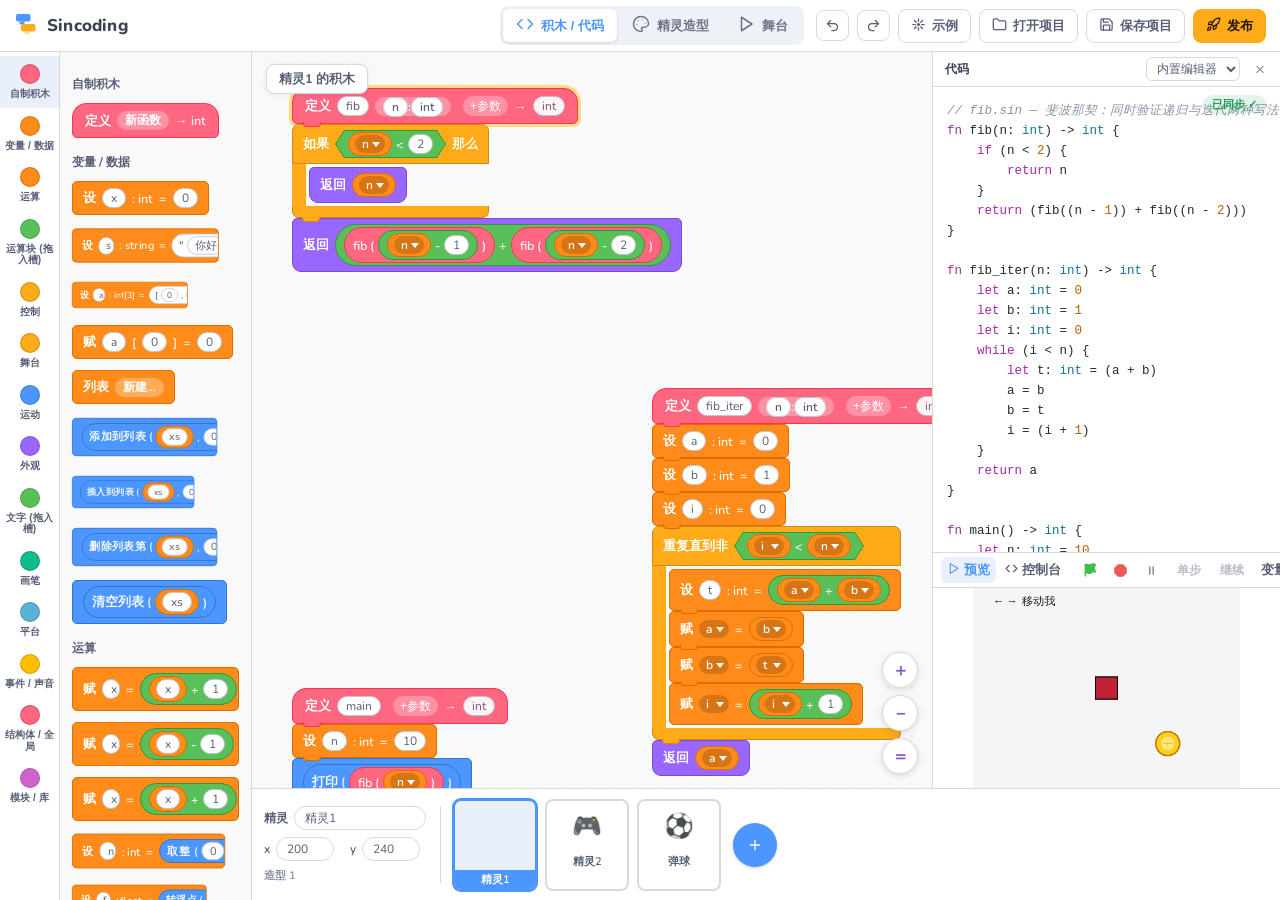
==== commit 363558f6: "批 C-体验：舞台变量监视器（Scratch 式实时显示全局变量） 预览舞台左上角叠加 名字=取值 胶囊行，实时（300ms 采样、无变化不动 DOM） 显示所有全局变量：标量按 print 的 %g" ====
--- a/editor/index.html
+++ b/editor/index.html
@@ -151,10 +151,12 @@
               <button id="dbg-pause" title="暂停（在下一条积木处停下）" data-icon="pause" data-icon-size="13"></button>
               <button id="dbg-step" title="单步执行一条积木" disabled>单步</button>
               <button id="dbg-resume" title="继续运行到下一个断点" disabled>继续</button>
+              <button id="pv-watch" title="显示/隐藏变量监视器">变量</button>
               <span id="pv-status"></span>
             </div>
             <div id="dock-body">
               <canvas id="preview-canvas" width="480" height="360" tabindex="0"></canvas>
+              <div id="pv-watchers" hidden></div>
               <div id="dbg-panel" hidden>
                 <div class="dbg-hd">已暂停 · <span id="dbg-where"></span>
                   <span class="dbg-tip">Alt+点击积木 = 设/清断点</span>
--- a/editor/style.css
+++ b/editor/style.css
@@ -235,6 +235,15 @@
 .hdr-actions button.icon-only { padding:7px 8px; }
 .hdr-actions button.primary { background:#ffab19; color:#20160a; border-color:#ffab19; }
 .hdr-actions button.primary:hover { filter:brightness(1.06); background:#ffab19; }
+
+/* 引擎加载失败横幅（醒目，可操作的指引） */
+#engine-banner { background:#FDECEC; border-bottom:2px solid #EC5959; color:#8A1F1F;
+  padding:10px 16px; font-size:13px; line-height:1.6; }
+#engine-banner code { background:#fff; border:1px solid #F2B8B8; border-radius:5px; padding:1px 6px; }
+#engine-banner .eb-err { display:block; font-size:11px; color:#B45050; font-family:ui-monospace,Menlo,monospace; }
+
+/* 有诊断的积木：红色描边（点诊断行也会跳转选中） */
+.block.blk-err { box-shadow:0 0 0 2px #EC5959, 0 0 8px rgba(236,89,89,.5); }
 
 /* 库管理行 */
 .lib-rows { display:flex; flex-direction:column; gap:6px; }
@@ -321,6 +330,16 @@
   white-space:nowrap; overflow:hidden; text-overflow:ellipsis; }
 #pv-status.ok { color:#1f9d57; } #pv-status.warn { color:#c77b16; }
 #dock-body { position:relative; }
+/* 变量监视器：Scratch 式舞台叠加（名字 + 橙色取值胶囊） */
+#pv-watchers { position:absolute; top:6px; left:6px; z-index:5; display:flex;
+  flex-direction:column; gap:4px; pointer-events:none; max-width:70%; }
+.watch-row { display:flex; align-items:center; gap:5px; background:rgba(255,255,255,.92);
+  border:1px solid #d9dce1; border-radius:6px; padding:2px 6px;
+  font:11px/1.5 "Nunito", sans-serif; box-shadow:0 1px 2px rgba(0,0,0,.08); }
+.watch-nm { color:#575e75; font-weight:700; }
+.watch-val { background:#ff8c1a; color:#fff; border-radius:4px; padding:0 6px;
+  font-weight:700; max-width:220px; overflow:hidden; text-overflow:ellipsis; white-space:nowrap; }
+#pv-watch.off { opacity:.45; }
 #preview-canvas { width:100%; height:200px; object-fit:contain; background:#fff;
   display:block; cursor:pointer; outline:none; }
 #preview-canvas[hidden] { display:none; }
